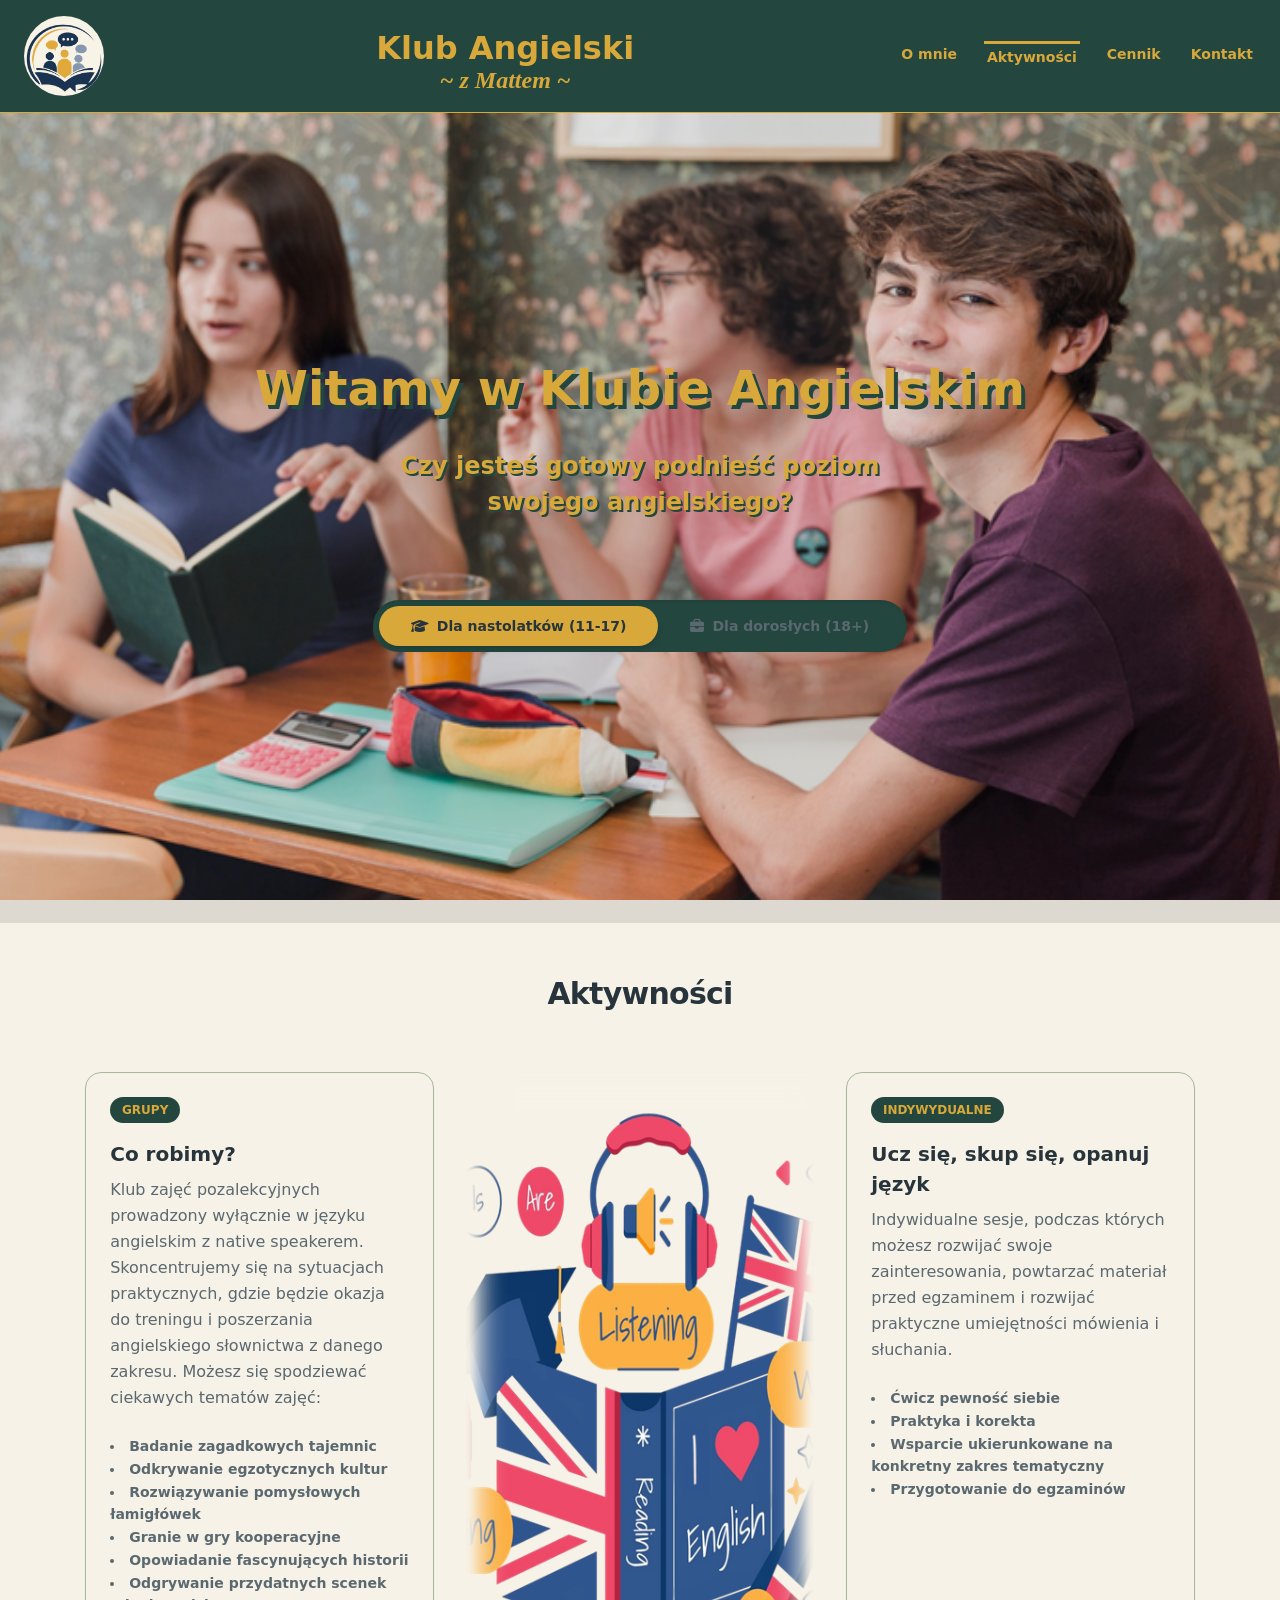
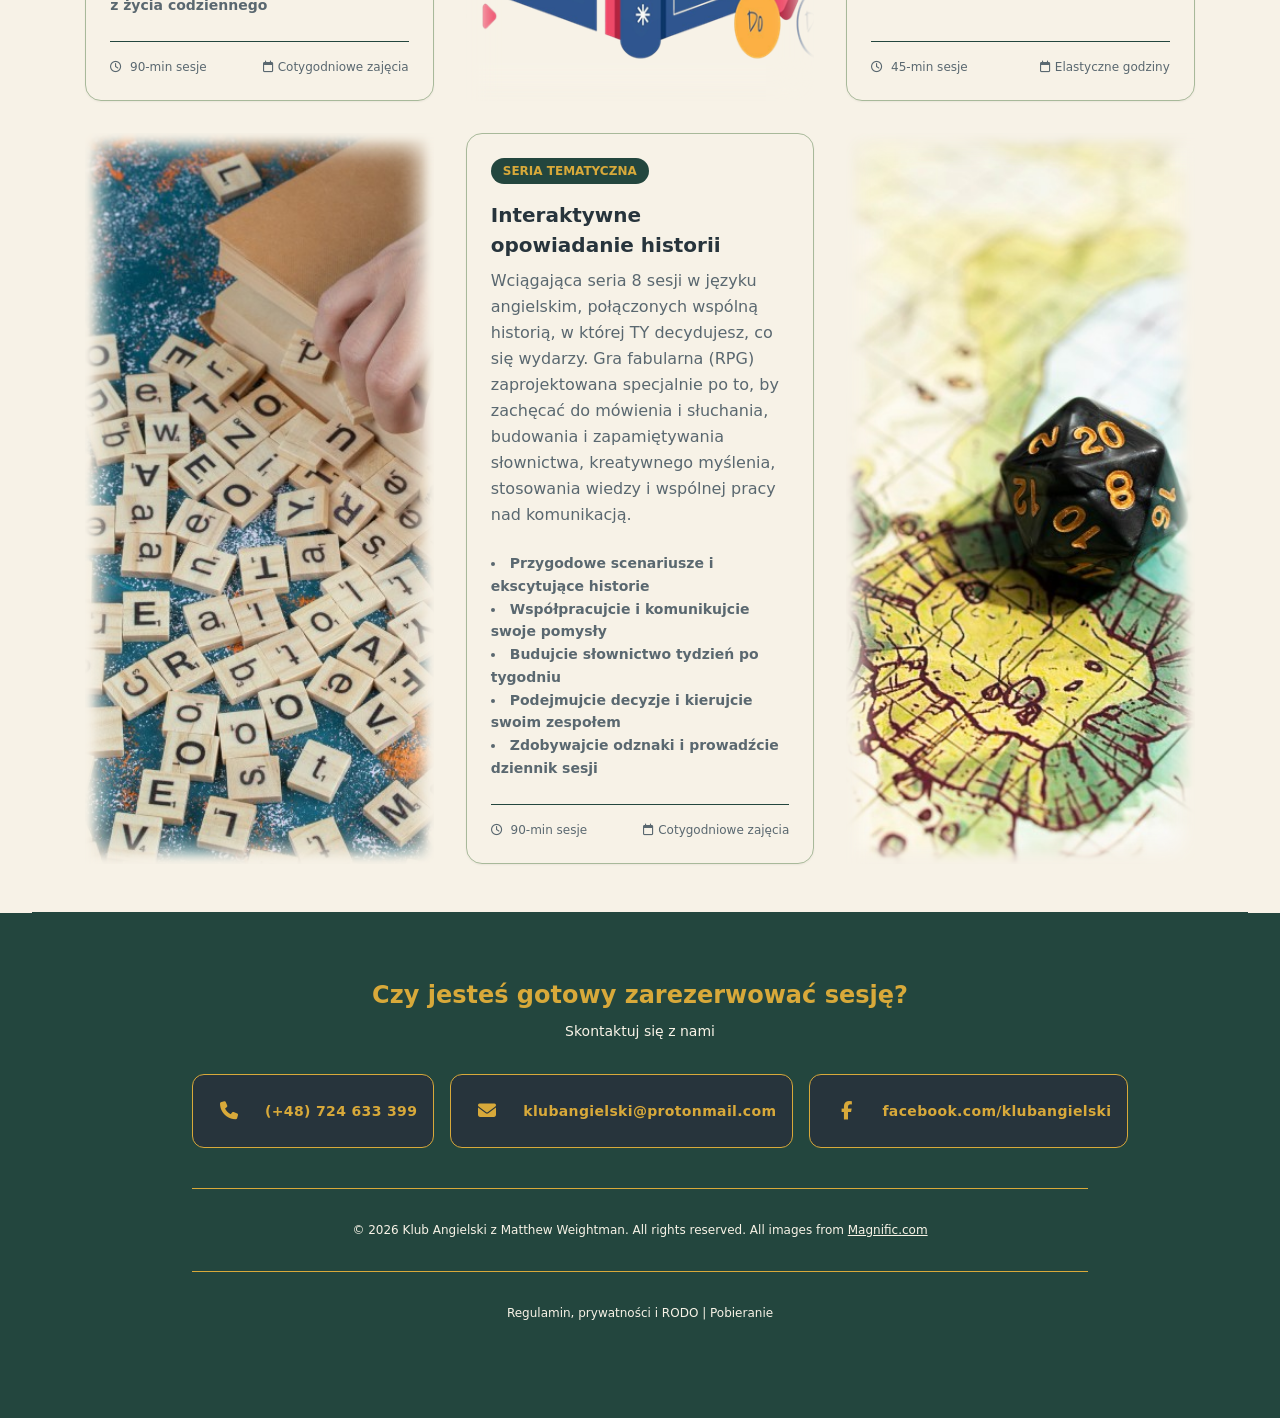
==== index.html @ 46bb807e "Fix footer grid, edit navlink css, add scroll animation" ====
<!DOCTYPE html>
<html lang="en">

<head>
    <meta charset="UTF-8">
    <meta name="viewport" content="width=device-width, initial-scale=1.0">
    <link rel="shortcut icon" href="images/uk_flag.png">
    <title>Klub Angielski | Native Speaker | Zabawa i Gry po angielsku</title>
    <script src="https://ajax.googleapis.com/ajax/libs/jquery/3.5.1/jquery.min.js"></script>
    <link rel="stylesheet" href="https://cdnjs.cloudflare.com/ajax/libs/font-awesome/6.4.0/css/all.min.css">
    <link rel="stylesheet" href="styleSheet.css">
</head>

<body class="page-body">

    <header class="site-header">
        <div class="header-container">
            <a href="#"><img class="ka-logo" src="images/logo-klub-angielski.png"></a>
            <div class="site-logo">
                <a href="#" style="overflow: visible;">Klub Angielski</a>
                <div class="site-logo-cursive"><a href="#">~ z Mattem ~</a></div>
            </div>
            <nav class="nav-menu">
                <a href="#about" class="nav-link" onclick="switchMainView('about', this); return false">O&nbsp;mnie</a>
                <a href="#lessons" class="nav-link selected"
                    onclick="switchMainView('lessons', this); return false">Aktywności</a>
                <a href="#pricing" class="nav-link" onclick="switchMainView('pricing', this); return false">Cennik</a>
                <a href="#contact" class="nav-link">Kontakt</a>
            </nav>
        </div>
    </header>

    <section class="parallax-section">
        <div class="parallax-overlay"></div>
        <div class="parallax-content">
            <h1 class="hero-title" id="hero">
                Witamy w&nbsp;Klubie Angielskim<span class="text-highlight"></span>
            </h1>
            <p class="hero-subtitle" id="sub-hero">
                Czy jesteś gotowy podnieść poziom swojego angielskiego?
            </p>

            <div class="toggle-container">
                <button onclick="switchView('teen')" id="btn-teen" class="btn-toggle btn-toggle-active">
                    <i class="fa-solid fa-graduation-cap mr-2"></i>Dla nastolatków (11-17)
                </button>
                <button onclick="switchView('adult')" id="btn-adult" class="btn-toggle btn-toggle-inactive">
                    <i class="fa-solid fa-briefcase mr-2"></i>Dla dorosłych (18+)
                </button>
            </div>
        </div>
    </section>

    <section id="about" class="main-content">
        <div class="card-grid">

            <div class="card-item">
                <h3 class="card-title">O&nbsp;mnie!</h3>
                <div class="card-desc">
                    <p>Cześć! Jestem Matt. Jestem założycielem <i>'Klubu Angielskiego z&nbsp;Mattem'</i>.</p>
                    <!-- <p>Hi! I'm Matt. The founder of <i>'Klub Angielski z Mattem'</i>.</p> -->
                    <p>Jednym z&nbsp;najlepszych sposobów nauki języka obcego jest używanie go w&nbsp;naturalny sposób,
                        podczas codziennych czynności i&nbsp;prawdziwych sytuacji oraz czerpanie z&nbsp;tego
                        przyjemności!</p>
                    <!-- <p>One of the best ways to learn English is to use it naturally, in real scenarios, everyday situations, and whilst enjoying the experience!</p> -->
                    <p>Chciałem więc stworzyć przestrzeń, w&nbsp;której uczniowie będą mogli ćwiczyć mówienie, popełniać
                        błędy, uczyć się na nich, budować pewność siebie i&nbsp;ostatecznie używać języka angielskiego
                        do zyskania nowych znajomości, wyrażania idei i&nbsp;rozumienia otaczającego ich świata -
                        wszystko w&nbsp;języku angielskim.</p>
                    <!-- <p>So I wanted to create a space where students can practice, make mistakes, learn from them, build confidence, and ultimately use English to make connections, express ideas, and understand the world around them, all in English.</p> -->
                    <p>Choć zdawanie egzaminów może być celem samym w&nbsp;sobie, jeśli podróż do osiągnięcia celu jest
                        przyjemna, o&nbsp;wiele łatwiej jest plan zrealizować!</p>
                    <!-- <p>Whilst passing exams might be the end destination, if the journey there is enjoyable, it makes it much easier to do!</p> -->
                </div>
            </div>

            <div class="card-image" style="background-image: url('images/card-icons.png');"></div>

            <div class="card-item">
                <h3 class="card-title">Więcej o&nbsp;mnie!</h3>
                <div class="card-desc">
                    <p>Ukończyłem studia magisterskie na Uniwersytecie w&nbsp;Sheffield i&nbsp;studia licencjackie na
                        Uniwersytecie w&nbsp;Birmingham w&nbsp;Wielkiej Brytanii.</p>
                    <p>Swoją przygodę z&nbsp;nauczaniem języka angielskiego rozpocząłem po uzyskaniu certifikatu:
                        <i>Teaching English As a Foreign Language</i> w&nbsp;2012 r., po uzyskaniu którego rozpocząłem
                        nauczanie angielskiego poprzez udzielanie indywidualnych lekcji, jak również prowadziłem zajęcia
                        z&nbsp;języka angielskiego w&nbsp;szkole.
                    </p>
                    <p>Poza tym moje zróżnicowane doświadczenie zawodowe obejmuje pracę przy wykopaliskach
                        archeologicznych, opracowywanie dokumentów i&nbsp;szkolenie pracowników dla Ministerstwa.
                        W&nbsp;wolnych chwilach zajmuję się tworzeniem gier i&nbsp;programowaniem-tę stronę też
                        stworzyłem na potrzeby Klubu! Jestem zapalonym narciarzem i&nbsp;miłośnikiem górskich wycieczek.
                    </p>

                    <!-- <p class="card-int-detail" onclick="changeCardDisplay(1)">I was an archaeologist</p>
                    <p class="card-int-detail" onclick="changeCardDisplay(2)">I have teaching qualifications</p>
                    <p class="card-int-detail" onclick="changeCardDisplay(3)">I built this webpage myself</p>
                    <p class="card-int-detail" onclick="changeCardDisplay(4)">I have been designing games for years</p>
                    <p class="card-int-display"></p>
                    <p id="card-int-back" class="btn-price" onclick="changeCardDisplay(0)">Wstecz</p> -->
                </div>
            </div>
        </div>


    </section>

    <section id="lessons" class="main-content">

        <div class="pricing-header">
            <h2 class="pricing-title">Aktywności</h2>
            <!-- <p class="pricing-subtitle">Jak chcesz się uczyć?</p> -->
        </div>

        <!-- KIDS SECTION -->

        <div id="teen-section" class="card-grid">
            <div class="card-item">
                <div>
                    <span class="card-tag">Grupy</span>
                    <h3 class="card-title">Co robimy?</h3>
                    <p class="card-desc">
                        Klub zajęć pozalekcyjnych prowadzony wyłącznie w&nbsp;języku angielskim z&nbsp;native speakerem.
                        Skoncentrujemy się na sytuacjach praktycznych, gdzie będzie okazja do treningu i poszerzania
                        angielskiego słownictwa z&nbsp;danego zakresu. Możesz się spodziewać ciekawych tematów zajęć:
                        <!-- After school activity club run only in English with a 'Native Speaker'. You can expect to: -->
                    <ul class="card-list">
                        <li>Badanie zagadkowych tajemnic</li>
                        <li>Odkrywanie egzotycznych kultur</li>
                        <li>Rozwiązywanie pomysłowych łamigłówek</li>
                        <li>Granie w&nbsp;gry kooperacyjne</li>
                        <li>Opowiadanie fascynujących historii</li>
                        <li>Odgrywanie przydatnych scenek z&nbsp;życia codziennego </li>
                        <!-- <li>Investigate perplexing mysteries</li>
                            <li>Explore exotic cultures</li>
                            <li>Solve ingenious puzzles</li>
                            <li>Play cooperative games</li>
                            <li>Tell captivating stories</li> -->
                    </ul>
                    </p>
                </div>
                <div class="card-footer">
                    <span><i class="fa-regular fa-clock mr-1"></i> 90-min sesje</span>
                    <span><i class="fa-regular fa-calendar mr-1"></i>Cotygodniowe zajęcia</span>
                </div>
            </div>

            <div class="card-image" style="background-image: url('images/card-icons.png');"></div>
            <div class="card-item">
                <div>
                    <span class="card-tag">Indywydualne</span>
                    <h3 class="card-title">Ucz się, skup się, opanuj język<!-- Learn, Focus, Master --></h3>
                    <p class="card-desc">
                        Indywidualne sesje, podczas których możesz rozwijać swoje zainteresowania, powtarzać materiał
                        przed egzaminem i rozwijać praktyczne umiejętności mówienia i słuchania.
                        <!-- One-to-one focussed sessions, where you can explore your interests, revise for an exam, and build your practical speaking and listening skills. -->
                    <ul class="card-list">
                        <li>Ćwicz pewność siebie</li>
                        <li>Praktyka i korekta</li>
                        <li>Wsparcie ukierunkowane na konkretny zakres tematyczny</li>
                        <li>Przygotowanie do egzaminów</li>
                        <!-- <li>Build confidence</li>
                            <li>Practice and correction</li>
                            <li>Targeted subject support</li>
                            <li>Explore special interests</li> -->
                    </ul>
                    </p>
                </div>
                <div class="card-footer">
                    <span><i class="fa-regular fa-clock mr-1"></i> 45-min sesje</span>
                    <span><i class="fa-regular fa-calendar mr-1"></i>Elastyczne godziny</span>
                </div>
            </div>


            <div class="card-image" style="background-image: url('images/card-tiles.jpg');"></div>

            <div class="card-item">
                <div>
                    <span class="card-tag">Seria Tematyczna</span>
                    <h3 class="card-title">Interaktywne opowiadanie historii<!-- Interactive Storytellin --></h3>
                    <p class="card-desc">
                        Wciągająca seria 8 sesji w&nbsp;języku angielskim, połączonych wspólną historią, w&nbsp;której
                        TY
                        decydujesz, co się wydarzy. Gra fabularna (RPG) zaprojektowana specjalnie po to, by zachęcać do
                        mówienia i słuchania, budowania i zapamiętywania słownictwa, kreatywnego myślenia, stosowania
                        wiedzy i wspólnej pracy nad komunikacją.
                        <!-- An immersive English series of 8 guided sessions linked by a common story, where YOU decide what will happen. A Role-Play Game (RPG) designed specifically to encourage speaking and listening, to build and recall vocabulary, to think creatively, apply knowledge and work on communication together. -->
                    <ul class="card-list">
                        <li>Przygodowe scenariusze i ekscytujące historie</li>
                        <li>Współpracujcie i komunikujcie swoje pomysły</li>
                        <li>Budujcie słownictwo tydzień po tygodniu</li>
                        <li>Podejmujcie decyzje i kierujcie swoim zespołem</li>
                        <li>Zdobywajcie odznaki i prowadźcie dziennik sesji</li>
                        <!-- <li>Adventurous scenarios and thrilling stories</li>
                            <li>Work together and communicate your ideas</li>
                            <li>Builds vocabulary week by week</li>
                            <li>Make decisions and lead your team</li>
                            <li>Earn badges and keep a session journal</li> -->
                    </ul>
                    </p>
                </div>
                <div class="card-footer">
                    <span><i class="fa-regular fa-clock mr-1"></i> 90-min sesje</span>
                    <span><i class="fa-regular fa-calendar mr-1"></i>Cotygodniowe zajęcia</span>
                </div>
            </div>

            <div class="card-image" style="background-image: url('images/card-map.jpg');"></div>
        </div>

        <!-- ADULT SECTION -->

        <div id="adult-section" class="card-grid hidden">
            <div class="card-item">
                <div>
                    <span class="card-tag">Career</span>
                    <h3 class="card-title">Professional Pivoting</h3>
                    <p class="card-desc">Accelerated learning pathways to acquire high-impact skills required to change
                        fields safely and cleanly.</p>
                </div>
                <div class="card-footer">
                    <span><i class="fa-regular fa-clock mr-1"></i> 60-min sesje</span>
                    <span><i class="fa-regular fa-calendar mr-1"></i> Evenings Only</span>
                </div>
            </div>

            <div class="card-image" style="background-image: url('images/card-books.jpg');"></div>

            <div class="card-item">
                <div>
                    <span class="card-tag">Efficiency</span>
                    <h3 class="card-title">Executive Skill-Up</h3>
                    <p class="card-desc">Targeted micro-lessons on productivity tools, industry frameworks, and clear
                        communications for corporate settings.</p>
                </div>
                <div class="card-footer">
                    <span><i class="fa-regular fa-clock mr-1"></i> 45-min sesje</span>
                    <span><i class="fa-regular fa-calendar mr-1"></i> Custom Slots</span>
                </div>
            </div>

            <div class="card-image" style="background-image: url('images/card-coffee.jpg');"></div>

            <div class="card-item">
                <div>
                    <span class="card-tag">Casual</span>
                    <h3 class="card-title">Lifelong Hobbyist</h3>
                    <p class="card-desc">No pressure, no strict timelines. Revisit fundamental interests or discover new
                        passions on a stress-free track.</p>
                </div>
                <div class="card-footer">
                    <span><i class="fa-regular fa-clock mr-1"></i> 90-min sesje</span>
                    <span><i class="fa-regular fa-calendar mr-1"></i> Weekends</span>
                </div>
            </div>

            <div class="card-image" style="background-image: url('images/card-game.jpg');"></div>
        </div>
    </section>

    <section id="pricing" class="pricing-section">

        <!-- TEEN PRICING SECTION -->

        <div id="teen-pricing-section" class="pricing-container">
            <div class="pricing-header">
                <h2 class="pricing-title">Proste, przejrzyste ceny</h2>
                <p class="pricing-subtitle">Jak chcesz się uczyć?</p>
            </div>

            <div class="pricing-grid">

                <div class="price-card">
                    <!-- <span class="price-badge">Most Popular</span> -->
                    <div>
                        <h4 class="price-card-title">Grupowo</h4>
                        <p class="price-card-sub">Najlepszy wybór, aby regularnie osiągać postępy za przystępną cenę</p>
                        <div class="price-amount-row">
                            <span class="price-amount">250zł</span>
                            <span class="price-unit">za miesiąc</span>
                        </div>
                        <p class="price-note">Cena wynosi 41 zł za godzinę!</p>
                        <ul class="price-features">
                            <li><i class="fa-solid fa-check text-500 mr-2"></i> Tylko w&nbsp;trakcie roku szkolnego</li>
                            <li><i class="fa-solid fa-check text-500 mr-2"></i> Zróżnicowane zajęcia w&nbsp;każdym
                                tygodniu
                            </li>
                            <li><i class="fa-solid fa-check text-500 mr-2"></i> Małe grupy: do 8 os.</li>
                        </ul>
                    </div>
                    <a href="#contact" class="btn-price btn-price">Spotkajmy się</a>
                </div>

                <div class="price-card">
                    <div>
                        <h4 class="price-card-title">Indywydualnie</h4>
                        <p class="price-card-sub">Idealne dla indywidualnych potrzeb i celów</p>
                        <div class="price-amount-row">
                            <span class="price-amount">75zł</span>
                            <span class="price-unit">za lekcję</span>
                        </div>
                        <ul class="price-features">
                            <li><i class="fa-solid fa-check text-500 mr-2"></i> Indywidualne zajęcia z&nbsp;native
                                speakerem
                            </li>
                            <li><i class="fa-solid fa-check text-500 mr-2"></i> Zapraszamy na każdym poziomie
                                angielskiego</li>
                            <li><i class="fa-solid fa-check text-500 mr-2"></i> Elastyczne godziny pracy</li>
                        </ul>
                    </div>
                    <a href="#contact" class="btn-price">Skontaktuj się</a>
                </div>

                <div class="price-card">
                    <div>
                        <h4 class="price-card-title">Seria Tematyczna</h4>
                        <p class="price-card-sub">Świetna opcja do budowania umiejętności komunikacji dla młodzieży
                            zainteresowanej grami</p>
                        <div class="price-amount-row">
                            <span class="price-amount">700zł</span>
                            <span class="price-unit">za serię (8 sesji)</span>
                        </div>
                        <p class="price-note">Cena wynosi 58 zł za godzinę!</p>
                        <ul class="price-features">
                            <li><i class="fa-solid fa-check text-500 mr-2"></i> Wszystkie materiały w&nbsp;zestawie</li>
                            <!-- <li><i class="fa-solid fa-check text-500 mr-2"></i> </li> -->
                            <li><i class="fa-solid fa-check text-500 mr-2"></i> Małe grupy: do 6 os.</li>
                        </ul>
                    </div>
                    <a href="#contact" class="btn-price">Dołącz do przygody</a>
                </div>
            </div>
        </div>

        <!-- ADULT SECTION PRICING -->
        <div id="adult-pricing-section" class="pricing-container hidden">
            <div class="pricing-header">
                <h2 class="pricing-title">Simple, Transparent Pricing</h2>
                <p class="pricing-subtitle">Pick the tier that fits your pacing schedule.</p>
            </div>

            <div class="pricing-grid">
                <div class="price-card">
                    <div>
                        <h4 class="price-card-title">Indywydualnie</h4>
                        <p class="price-card-sub">Perfect for relaxed check-ins or detailed deep-dives</p>
                        <div class="price-amount-row">
                            <span class="price-amount">75zł</span>
                            <span class="price-unit">za lekcję</span>
                        </div>
                        <ul class="price-features">
                            <li><i class="fa-solid fa-check text-500 mr-2"></i> Indywidualne zajęcia z&nbsp;native
                                speakerem
                            </li>
                            <li><i class="fa-solid fa-check text-500 mr-2"></i> Zapraszamy na każdym poziomie
                                angielskiego</li>
                            <li><i class="fa-solid fa-check text-500 mr-2"></i> Elastyczne godziny pracy</li>
                        </ul>
                    </div>
                    <a href="#contact" class="btn-price">Get Started</a>
                </div>

                <!-- <div class="price-card">
                    <span class="price-badge">Most Popular</span>
                    <div>
                        <h4 class="price-card-title">Grupowo</h4>
                        <p class="price-card-sub">Najlepszy wybór pod kątem spójności</p>
                        <div class="price-amount-row">
                            <span class="price-amount">250zł</span>
                            <span class="price-unit">za 4 sesje</span>
                        </div>
                        <p class="price-note">Cena wynosi 41 zł za godzinę!</p>
                        <ul class="price-features">
                            <li><i class="fa-solid fa-check text-500 mr-2"></i> Zrelaksowana atmosfera</li>
                            <li><i class="fa-solid fa-check text-500 mr-2"></i> Odpowiednie dla średnio zaawansowanych i zaawansowanych użytkowników</li>
                            <li><i class="fa-solid fa-check text-500 mr-2"></i> Małe grupy: do 4 os.</li>
                        </ul>
                    </div>
                    <a href="#contact" class="btn-price btn-price">Select Bundle</a>
                </div> -->

                <!-- <div class="price-card">
                    <div>
                        <h4 class="price-card-title"></h4>
                        <p class="price-card-sub"></p>
                        <div class="price-amount-row">
                            <span class="price-amount">700zł</span>
                            <span class="price-unit">/ 8 sesje</span>
                        </div>
                        <p class="price-note">Cena wynosi 58 zł za godzinę!</p>
                        <ul class="price-features">
                            <li><i class="fa-solid fa-check text-500 mr-2"></i> Wszystkie materiały w zestawie</li>
                            <li><i class="fa-solid fa-check text-500 mr-2"></i> </li>
                            <li><i class="fa-solid fa-check text-500 mr-2"></i> Małe grupy: do 6 os.</li>
                        </ul>
                    </div>
                    <a href="#contact" class="btn-price">Select Pass</a>
                </div> -->
            </div>
        </div>
    </section>

    <footer id="contact" class="site-footer">
        <div class="footer-container">
            <h2 class="footer-title">Czy jesteś gotowy zarezerwować sesję?</h2>
            <p class="footer-subtitle">Skontaktuj się z&nbsp;nami</p>

            <div class="footer-grid">
                <!-- TELEPHONE -->
                <a href="tel:+48724633399" class="contact-card">
                    <div class="contact-icon">
                        <i class="fa-solid fa-phone"></i>
                    </div>
                    <div>
                        <!-- <span class="contact-label">Zadzwoń do nas</span> -->
                        <span class="contact-value">(+48)&nbsp;724&nbsp;633&nbsp;399</span>
                    </div>
                </a>
                <!-- EMAIL -->
                <a href="mailto:klubangielski@protonmail.com?subject=Zapytanie" class="contact-card">
                    <div class="contact-icon">
                        <i class="fa-solid fa-envelope"></i>
                    </div>
                    <div>
                        <!-- <span class="contact-label">Wyślij e-mail</span> -->
                        <span class="contact-value">klubangielski@protonmail.com</span>
                    </div>
                </a>
                <!-- SOCIAL -->
                <a href="https://www.facebook.com/profile.php?id=61588768049667" target="_blank" class="contact-card">
                    <div class="contact-icon">
                        <i class="fa-brands fa-facebook-f"></i>
                    </div>
                    <div>
                        <!-- <span class="contact-label">Media społecznościowe</span> -->
                        <span class="contact-value">facebook.com/klubangielski</span>
                    </div>
                </a>
            </div>

            <div class="footer-copyright">
                &copy; 2026 Klub Angielski z&nbsp;Matthew Weightman. All rights reserved.
                <a href="https://www.magnific.com">All images from <u>Magnific.com</u></a>
            </div>
            <div class="footer-regulations">
                <a href="regulamin.html">Regulamin, prywatności i RODO</a> | <a href="pobieranie.html">Pobieranie</a>
            </div>

        </div>

    </footer>

    <script>
        // FUNCTIONS

        function switchMainView(view, link) {
            $('.main-content, .pricing-section').hide();
            let a = "#".concat(view);
            if ($(a).height) {
                $(a).show();
                let offsetPx = 4 * parseFloat(getComputedStyle(document.documentElement).fontSize);
                let n = $(a).offset().top - offsetPx;
                $([document.body, document.documentElement]).animate({
                    scrollTop: n
                }, 500);
            }
            $('.nav-link').removeClass('selected');
            $(link).addClass('selected');
        };

        function switchView(type) {
            document.body.setAttribute('data-theme', type);
            const teenSection = document.getElementById('teen-section');
            const adultSection = document.getElementById('adult-section');
            const teenSectionPricing = document.getElementById('teen-pricing-section');
            const adultSectionPricing = document.getElementById('adult-pricing-section');
            const btnTeen = document.getElementById('btn-teen');
            const btnAdult = document.getElementById('btn-adult');

            if (type === 'teen') {
                teenSection.classList.remove('hidden');
                adultSection.classList.add('hidden');
                teenSectionPricing.classList.remove('hidden');
                adultSectionPricing.classList.add('hidden')

                btnTeen.className = "btn-toggle btn-toggle-active";
                btnAdult.className = "btn-toggle btn-toggle-inactive";
            } else {
                adultSection.classList.remove('hidden');
                teenSection.classList.add('hidden');
                teenSectionPricing.classList.add('hidden');
                adultSectionPricing.classList.remove('hidden')

                btnAdult.className = "btn-toggle btn-toggle-active";
                btnTeen.className = "btn-toggle btn-toggle-inactive";
            }
        }


        // ON DOCUMENT READY

        $(document).ready(function () {
            $('#back').hide();
            $('.main-content, .pricing-section').hide();
            $('#lessons').show();
            var heroArray = [
                "Mów pewnie",
                "Porozmawiaj z native speakerem",
                "Zrelaksowana atmosfera",
                "Ucz się, ćwicz, rozmawiaj, baw się!",
                "Zapraszamy do Klubu Angielskiego"
            ];
            var heroSubArray = [
                "Każda przygoda zaczyna się od rozmowy",
                "Posiadam doświadczenie i certyfikat uprawniający do nauczania języka angielskiego TEFL",
                "Żyj i myśl po angielsku-bez stresu",
                "Wykonuj aktywności, graj w gry, rozmawiaj i ucz się angielskiego",
                "Czy jesteś gotowy podnieść poziom swojego angielskiego?"
            ]
            var i = 0;
            var j = 0
            const change = setInterval(() => {
                var hero = $('#hero');
                var subHero = $('#sub-hero');
                hero.clearQueue();
                subHero.clearQueue();
                hero.fadeOut('fast');
                subHero.fadeOut('fast');
                hero.queue(function () {
                    hero.text(heroArray[i]);
                    hero.fadeIn('slow');
                    hero.dequeue();
                });
                subHero.queue(function () {
                    subHero.text(heroSubArray[j]);
                    subHero.fadeIn('slow');
                    subHero.dequeue();
                })
                i++;
                j++;
                if (i >= heroArray.length) { i = 0 };
                if (j >= heroSubArray.length) { j = 0 };
            }, 6000);

            
        })

    </script>
</body>

</html>
---- styleSheet.css ----
:root {
    /* Colorset-one-raw-palette */
    --color-honey-gold: #D8A93A;
    --color-warm-ivory: #F7F2E7;
    --color-soft-sage: #A8B99A;
    --color-midnight-evergreen: #23463E;
    /* Colorset-two-raw-palette */
    --color-oxford-blue: #08203E;
    --color-sky-blue: #bde3f3;
    --color-antique-gold: #D8B04A;
    --color-ivory: #F8F3E7;

    /* teen-colorset */
    --teen-primary: var(--color-midnight-evergreen);
    --teen-bg: var(--color-warm-ivory);
    --teen-secondary: var(--color-soft-sage);
    --teen-accent: var(--color-honey-gold);
    /* adult-colorset */
    --adult-primary: var(--color-oxford-blue);
    --adult-bg: var(--color-ivory);
    --adult-secondary: var(--color-sky-blue);
    --adult-accent: var(--color-antique-gold);
    /* text-colorset */
    --text-primary: #27343C;
    --text-secondary: #5A6870;
    --text-on-dark: #F8F3E7;


    /* active-colorset */
    --primary: var(--teen-primary);
    --secondary: var(--teen-secondary);
    --accent: var(--teen-accent);
    --background: var(--teen-bg);

    /* image-refs */
    --kids-group: url(images/parallax-bg-teen.png);
    --adults-group: url(images/parallax-bg-adult.png);

    /* active-imageset */
    --parallax-bg: var(--kids-group);

}

body[data-theme="adult"] {
    --primary: var(--adult-primary);
    --secondary: var(--adult-secondary);
    --accent: var(--adult-accent);
    --background: var(--adult-bg);
    --parallax-bg: var(--adults-group);
}

*,
*::before,
*::after {
    box-sizing: border-box;
    margin: 0;
    padding: 0;
}

html {
    line-height: 1.5;
    -webkit-text-size-adjust: 100%;
}

button {
    background: transparent;
    border: none;
    cursor: pointer;
    font-family: inherit;
}

a {
    text-decoration: none;
    color: inherit;
}

ul {
    list-style: none;
}


/* Global Classes & Body Layout */
.page-body {
    background-color: var(--background);
    color: var(--text-primary);
    font-family: ui-sans-serif, system-ui, -apple-system, BlinkMacSystemFont, "Segoe UI", Roboto, "Helvetica Neue", Arial, sans-serif;
    -webkit-font-smoothing: antialiased;
    -moz-osx-font-smoothing: grayscale;
}

.hidden {
    display: none !important;
}

.selected {
    border-top: 3px solid var(--accent);
    font-weight: bolder;
}

.mr-1 {
    margin-right: 0.25rem;
}

.mr-2 {
    margin-right: 0.5rem;
}

.text-500 {
    color: var(--text-primary);
}

/* Header and Navigation */
.site-header {
    position:sticky;
    top: 0;
    background-color: var(--primary);
    /* backdrop-filter: blur(12px); */
    /* -webkit-backdrop-filter: blur(12px); */
    border-bottom: 1px solid var(--accent);
    z-index: 50;
    max-height: 20%;
}

.header-container {
    max-width: 80rem;
    margin: 0 auto;
    padding: 1rem 1.5rem;
    display: flex;
    flex-direction: column;
    align-items: center;
    justify-content: space-between;
    gap: 1rem;
}

.ka-logo {
    max-height: 5rem;
    aspect-ratio: 1;
    background-color: var(--text-on-dark);
    border-radius: 50%;
    float: left;
    margin-right: 0.5rem;
}

.site-logo {
    margin: auto;
    font-size: 2rem;
    font-weight: 900;
    color: var(--accent);
    text-align: center;
    min-width: fit-content;
    height: 4rem;
}

.site-logo:hover,
.ka-logo:hover {
    filter: brightness(1.2);
    text-shadow: 3px 3px 0px var(--text-secondary);
}

.site-logo-cursive {
    height: 1.5rem;
    line-height: 1rem;
    font-style: italic;
    font-family: cursive;
    font-size: 1.5rem;
}

.nav-menu {
    display: flex;
    gap: 1.5rem;
    font-size: 0.875rem;
    font-weight: 600;
}

.nav-link {
    color: var(--accent);
    padding: 3px;
    /* transition: color 0.15s ease-in-out; */
}

.nav-link:hover {
    color: var(--text-primary);
    background-color: var(--accent);
    /* text-shadow: 3px -3px 0px var(--text-secondary);
    text-decoration: underline var(--accent);
    translate: -5% 5%; */
}

/* Hero / Parallax Background Section */
.parallax-section {
    position: relative;
    display: flex;
    align-items: center;
    justify-content: center;
    padding: 4rem 0;
    height: 90vh;
    /* margin-top: 2rem; */
    background-image: var(--parallax-bg);
    background-attachment: fixed;
    background-position: center;
    background-repeat: no-repeat;
    background-size: cover;
}

.parallax-overlay {
    position: absolute;
    inset: 0;
    background-color: rgba(0, 0, 0, 0.1);
}

.parallax-content {
    position: relative;
    z-index: 10;
    text-align: center;
    color: var(--accent);
    padding: 0 1rem;
    display: grid;
    grid-template-rows: 1fr;
    gap: 1rem;
    align-items: center;
}

/* @supports(-webkit-text-stroke: 1px var(--primary)) {
    .hero-title, .hero-subtitle {
        -webkit-text-stroke: 1px var(--primary);
    }
} */

.hero-title {
    font-size: 2.25rem;
    font-weight: 900;
    color: var(--accent);
    margin-bottom: 1rem;
    text-shadow: 4px 4px 0px var(--primary);
    height: 4rem;
}

.text-highlight {
    color: var(--secondary);
}

.hero-subtitle {
    font-size: 1.5rem;
    font-weight: bold;
    color: var(--accent);
    margin-bottom: 2.5rem;
    max-width: 36rem;
    height: 4rem;
    margin-left: auto;
    margin-right: auto;
    text-shadow: 2px 2px 0px var(--primary);
}

/* Switch Toggles */
.toggle-container {
    width:fit-content;
    display: inline-flex;
    padding: 0.375rem;
    background-color: var(--primary);
    backdrop-filter: blur(4px);
    border-radius: 9999px;
    box-shadow: inset 0 2px 4px 0 rgba(0, 0, 0, 0.06);
    margin: 2rem auto;
}

.btn-toggle {
    padding: 0.75rem 2rem;
    font-size: 0.875rem;
    font-weight: 700;
    border-radius: 9999px;
    transition: all 0.3s ease;
}

.btn-toggle-active {
    background-color: var(--accent);
    color: var(--text-primary);
    box-shadow: 0 4px 6px -1px rgba(0, 0, 0, 0.1), 0 2px 4px -1px rgba(0, 0, 0, 0.06);
}

.btn-toggle-inactive {
    color: var(--text-secondary);
}

.btn-toggle-inactive:hover {
    color: var(--accent);
}

/* Main Content & Dynamic Cards */
.main-content {
    max-width: 95%;
    margin: auto;
    padding: 3rem 1.5rem;
    border-bottom: 1px solid var(--primary);
}

.card-grid {
    margin: auto;
    max-width: 95%;
    display: grid;
    grid-template-columns: 1fr;
    gap: 2rem;
    transition: opacity 0.3s ease;
}

.card-item {
    background-color: var(--background);
    backdrop-filter: blur(4px);
    border: 1px solid var(--secondary);
    border-radius: 1rem;
    padding: 1.5rem;
    box-shadow: 0 1px 2px 0 rgba(0, 0, 0, 0.05);
    transition: all 0.3s ease;
    display: flex;
    flex-direction: column;
    justify-content: space-between;
    /* aspect-ratio: 1; */
    max-width: 100%;
}

.card-item:hover {
    box-shadow: 20px 20px 25px -5px rgba(0, 0, 0, 0.1), 10px 10px 10px -5px rgba(0, 0, 0, 0.04), -20px -20px 25px -5px rgba(0, 0, 0, 0.1), -10px -10px 10px -5px rgba(0, 0, 0, 0.04);
    border-color: var(--primary);
    background-color: var(--secondary);
}

.card-tag {
    display: inline-block;
    font-size: 0.75rem;
    font-weight: 700;
    text-transform: uppercase;
    padding: 0.25rem 0.75rem;
    border-radius: 9999px;
    margin-bottom: 1rem;
    color: var(--accent);
    background-color: var(--primary);
}

.card-title {
    font-size: 1.25rem;
    font-weight: 700;
    color: var(--text-primary);
    margin-bottom: 0.5rem;
}

.card-desc {
    color: var(--text-secondary);
    /* font-weight: bold; */
    /* font-size: 0.875rem; */
    line-height: 1.625;
    margin-bottom: 1.5rem;
}

.card-list {
    color: var(--text-secondary);
    font-weight: bold;
    font-size: 0.875rem;
    line-height: 1.625;
    margin-bottom: 1.5rem;
    list-style-type: disc;
    list-style-position: inside;
}

.card-int-detail {
    color: var(--text-secondary);
    margin: 1rem auto;
    text-align: center;
    border: 1px solid var(--primary);
    border-radius: 9999px;
}

.card-int-detail:hover {
    cursor: pointer;
    background-color: var(--accent);
    color: var(--text-primary);
}

.card-footer {
    border-top: 1px solid var(--primary);
    padding-top: 1rem;
    display: flex;
    justify-content: space-between;
    align-items: center;
    font-size: 0.75rem;
    color: var(--text-secondary);
    font-weight: 500;
}

.card-image {
    position: relative;
    background-position: center;
    background-size: cover;
    box-shadow: inset 20px 20px 25px -5px var(--background), inset 10px 10px 10px -5px var(--background), inset -20px -20px 25px -5px var(--background), inset -10px -10px 10px -5px var(--background);
    /* aspect-ratio: 1; */
}

/* Pricing Area */
.pricing-section {
    
    background-color: var(--background);
    /* border-top: 1px solid var(--primary); */
    border-bottom: 1px solid var(--primary);
    padding: 5rem 1.5rem;
}

.pricing-container {
    max-width: 80rem;
    margin: 0 auto;
}

.pricing-header {
    text-align: center;
    margin-bottom: 3.5rem;
}

.pricing-title {
    font-size: 1.875rem;
    font-weight: 800;
    color: var(--text-primary);
    letter-spacing: -0.025em;
}

.pricing-subtitle {
    color: var(--text-primary);
    margin-top: 0.5rem;
}

.pricing-grid {
    display: grid;
    grid-template-columns: 1fr;
    gap: 2rem;
    max-width: 64rem;
    margin: 0 auto;
}

.price-card {
    background-color: var(--background);
    border: 1px solid var(--secondary);
    border-radius: 1rem;
    padding: 2rem;
    display: flex;
    flex-direction: column;
    justify-content: space-between;
    box-shadow: 0 1px 2px 0 rgba(0, 0, 0, 0.05);
    color: var(--text-primary);
}

.price-card-featured {
    background-color: var(--secondary);
    border: 2px solid var(--primary);
    border-radius: 1rem;
    padding: 2rem;
    display: flex;
    flex-direction: column;
    justify-content: space-between;
    box-shadow: 0 4px 6px -1px rgba(0, 0, 0, 0.1), 0 2px 4px -1px rgba(0, 0, 0, 0.06);
    position: relative;
    transform: scale(1.05);
}

.price-badge {
    position: absolute;
    top: 0;
    right: 1.5rem;
    transform: translateY(-50%);
    background-color: var(--primary);
    color: var(--accent);
    font-size: 0.75rem;
    font-weight: 700;
    letter-spacing: 0.1em;
    text-transform: uppercase;
    padding: 0.25rem 0.75rem;
    border-radius: 9999px;
}

.price-card-title {
    font-size: 1.125rem;
    font-weight: 700;
    margin-bottom: 0.25rem;
}

.price-card-sub {
    font-size: 0.75rem;
    margin-bottom: 1.5rem;
}

.price-amount-row {
    display: flex;
    align-items: baseline;
    gap: 0.25rem;
    margin-bottom: 1.5rem;
}

.price-amount {
    font-size: 2.25rem;
    font-weight: 900;
}

.price-unit {
    font-size: 0.875rem;
}

.price-note {
    font-size: 0.75rem;
    font-weight: 600;
    margin-bottom: 1rem;
    background-color: var(--accent);
    padding: 0.5rem;
    border-radius: 0.5rem;
    text-align: center;
}

.price-features {
    display: flex;
    flex-direction: column;
    gap: 0.75rem;
    font-size: 0.875rem;
    /* color: var(--primary); */
}

.btn-price {
    margin-top: 2rem;
    display: block;
    width: 100%;
    text-align: center;
    font-weight: 700;
    padding: 0.75rem 0;
    border-radius: 0.75rem;
    transition: background-color 0.2s ease;
    font-size: 0.875rem;
}

.btn-price {
    background-color: var(--primary);
    color: var(--accent);
    box-shadow: 0 4px 6px -1px rgba(199, 210, 254, 1);
}

.btn-price:hover {
    background-color: var(--accent);
    color: var(--primary);
}

/* Footer */
.site-footer {
    background-color: var(--primary);
    color: var(--text-on-dark);
    padding: 4rem 1.5rem;
}

.footer-container {
    max-width: 56rem;
    margin: 0 auto;
    text-align: center;
}

.footer-title {
    font-size: 1.5rem;
    font-weight: 700;
    color: var(--accent);
    margin-bottom: 0.5rem;
}

.footer-subtitle {
    color: var(--text-on-dark);
    font-size: 0.875rem;
    margin-bottom: 2rem;
}

.footer-grid {
    display: grid;
    grid-template-columns: 1fr;
    gap: 1rem;
    margin-bottom: 2.5rem;
    text-align: left;
    max-width: 56rem;
    margin-left: auto;
    margin-right: auto;
}

.contact-card {
    display: flex;
    align-items: center;
    gap: 1rem;
    background-color: var(--text-primary);
    padding: 1rem;
    border-radius: 0.75rem;
    border: 1px solid var(--accent);
    transition: border-color 0.2s ease;
    color: var(--accent);
}

.contact-card:hover {
    border-color: var(--secondary);
    color: var(--text-on-dark);
}

.contact-icon {
    width: 2.5rem;
    height: 2.5rem;
    border-radius: 0.5rem;
    background-color: rgba(var(--secondary), 0.2);
    display: flex;
    align-items: center;
    justify-content: center;
    font-size: 1.125rem;
    flex-shrink: 0;
}

.contact-label {
    display: block;
    font-size: 0.75rem;
    text-transform: uppercase;
    font-weight: 700;
    letter-spacing: 0.05em;
}

.contact-value {
    font-size: 0.875rem;
    font-weight: 600;
    letter-spacing: 0.025em;
}

.footer-copyright {
    border-top: 1px solid var(--accent);
    border-bottom: 1px solid var(--accent);
    padding-top: 2rem;
    padding-bottom: 2rem;
    font-size: 0.75rem;
    color: var(--color-text-secondary);
}

.footer-regulations {
    padding-top: 2rem;
    padding-bottom: 2rem;
    font-size: 0.75rem;
    color: var(--color-text-secondary);
}

.footer-regulations a:hover {
    text-decoration: underline;
}

.prose {
    margin: auto;
    padding: 2rem;
    max-width: 768px;
}

.prose>article {
    border-radius: 2rem;
    background-color: #c1c1c2;
    padding: 1rem;
    margin: 1rem;
}

.prose>h1 {
    padding: 1rem;
    text-align: center;
    border: 1px solid var(--accent);
    border-radius: 2rem;
    background-color: var(--primary);
    color: var(--accent);
}

.prose>h1:hover {
    color: var(--text-primary);
    background-color: var(--accent);
    cursor: pointer;
}

.prose>h2 {
    text-align: center;
}


/* MEDIA QUERIES */

@media (min-width: 640px) {
    .header-container {
        flex-direction: row;
    }

    .hero-title {
        font-size: 3rem;
    }

    .footer-grid {
        grid-template-columns: repeat(2, 1fr);
    }
}

@media (max-width: 640px) {
    .nav-menu {
        border-top: 1px solid var(--accent);
        padding-top: 5px;
    }

    .ka-logo {
        margin-bottom: -2rem;
        margin-right: 0rem;
    }

}



@media (max-width: 768px) {
    .card-image {
        aspect-ratio: 1;
    }
    /* .parallax-section {
        background-size:cover;
        background-position: right;
    } */
}

@media (min-width: 768px) {
    .card-grid {
        grid-template-columns: repeat(2, 1fr);
    }

    .pricing-grid {
        grid-template-columns: repeat(2, 1fr);
    }

    .footer-grid {
        grid-template-columns: repeat(3, 1fr);
    }
}

@media (min-width: 1200px) {
    .card-grid {
        grid-template-columns: repeat(3, 1fr);
    }

    .pricing-grid {
        grid-template-columns: repeat(3, 1fr);
    }
}
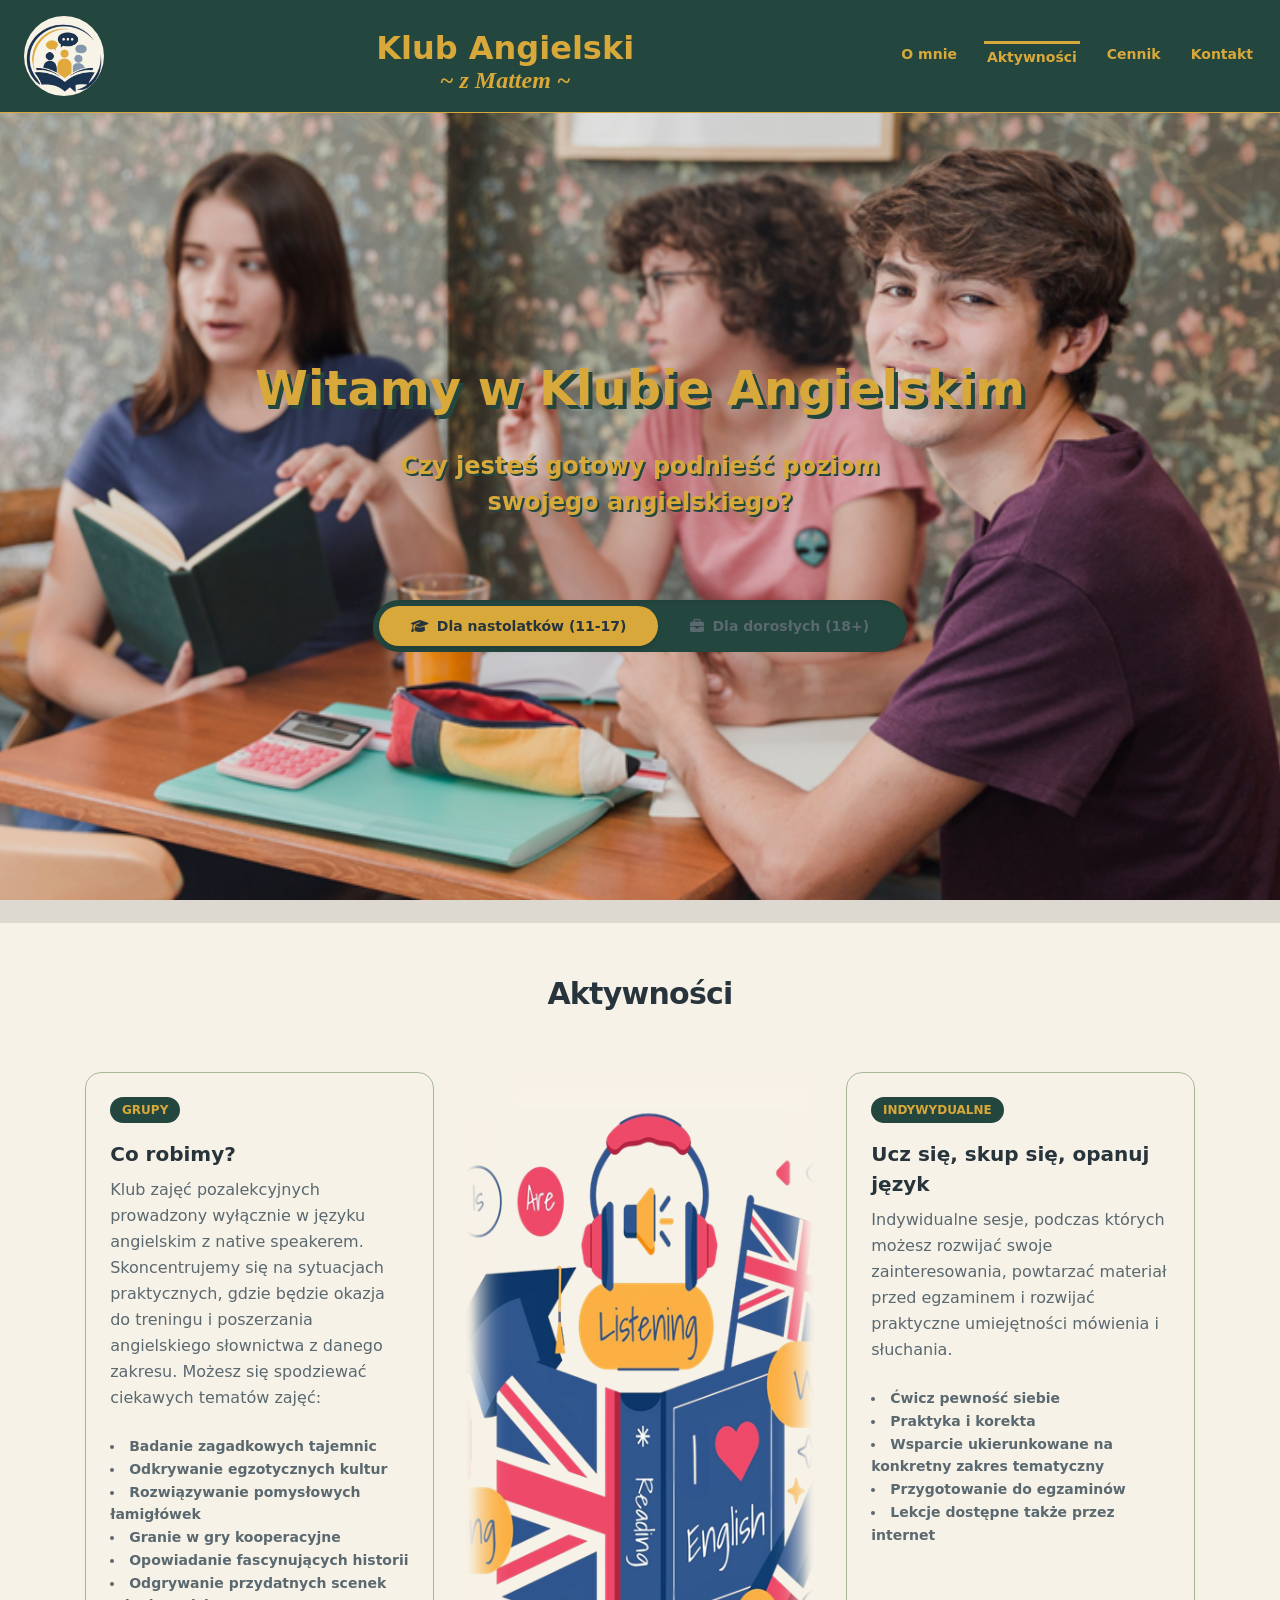
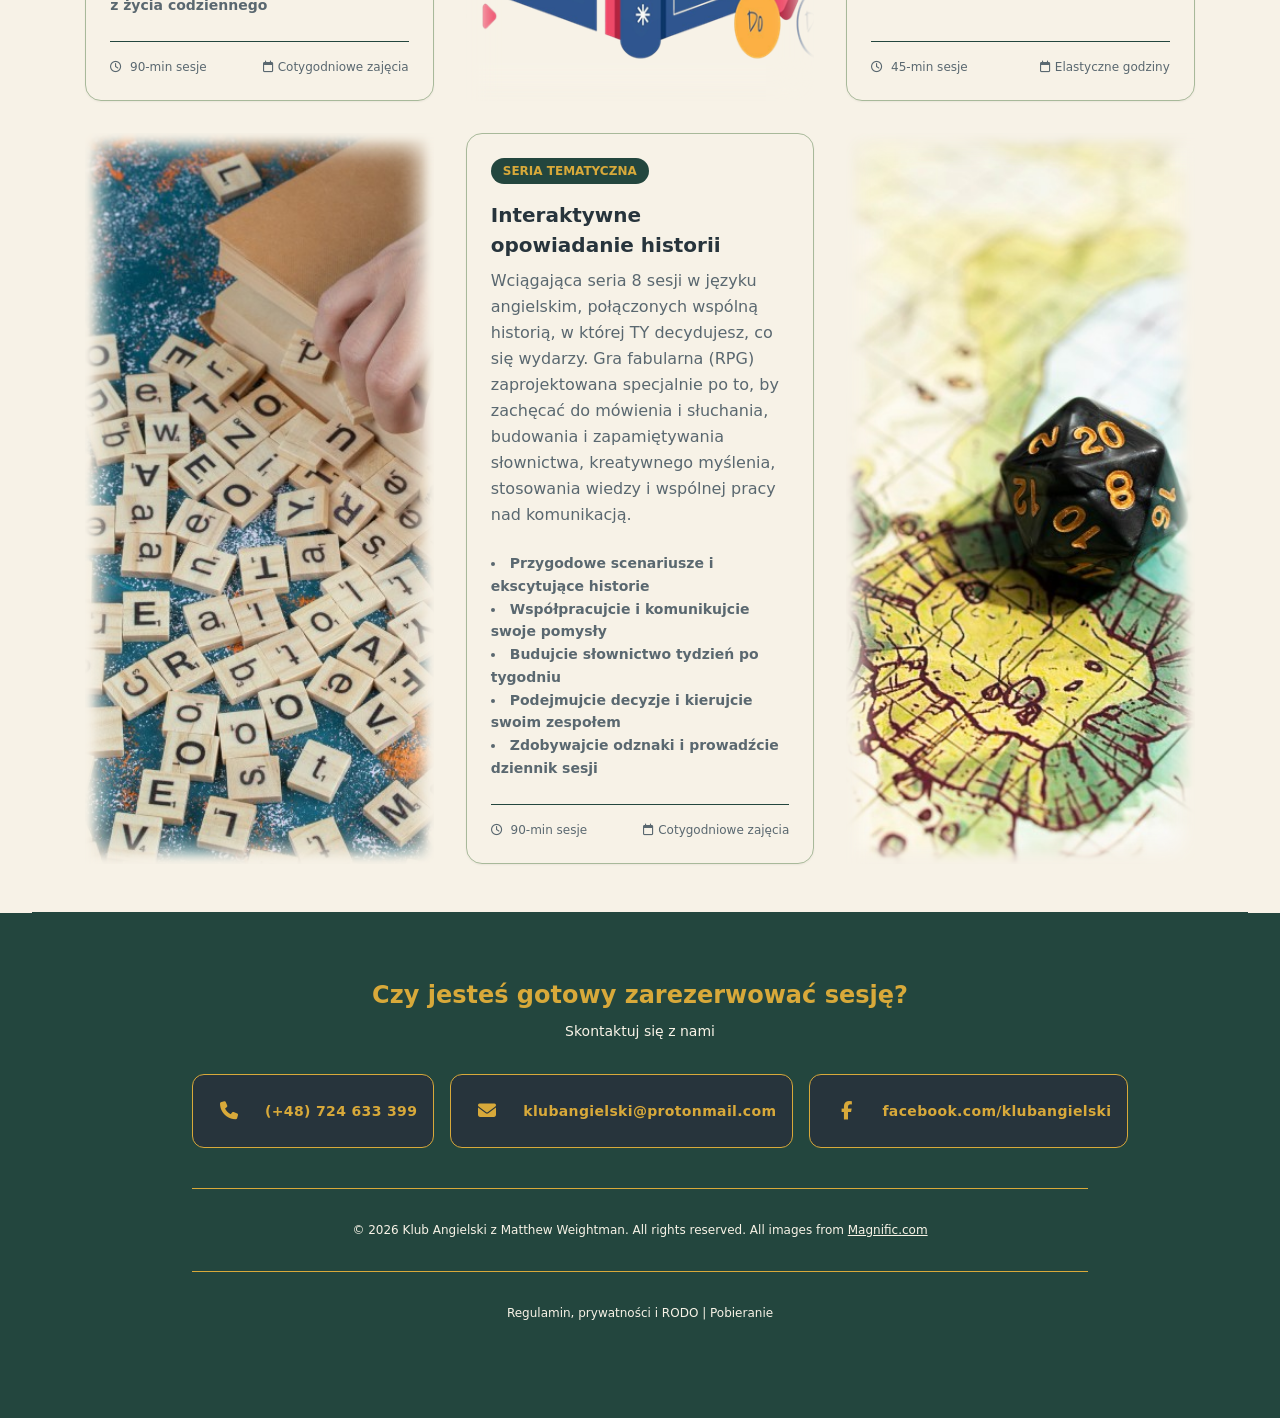
==== commit bd35da5d: "Add text" ====
--- a/index.html
+++ b/index.html
@@ -159,10 +159,12 @@
                         <li>Praktyka i korekta</li>
                         <li>Wsparcie ukierunkowane na konkretny zakres tematyczny</li>
                         <li>Przygotowanie do egzaminów</li>
+                        <li>Lekcje dostępne także przez internet</li>
                         <!-- <li>Build confidence</li>
                             <li>Practice and correction</li>
                             <li>Targeted subject support</li>
-                            <li>Explore special interests</li> -->
+                            <li>Explore special interests</li>
+                            <li>Lessons also available online</li> -->
                     </ul>
                     </p>
                 </div>
@@ -460,6 +462,9 @@
             if ($(a).height) {
                 $(a).show();
                 let offsetPx = 4 * parseFloat(getComputedStyle(document.documentElement).fontSize);
+                if (window.innerWidth < 640) {
+                    offsetPx = offsetPx*2;
+                }
                 let n = $(a).offset().top - offsetPx;
                 $([document.body, document.documentElement]).animate({
                     scrollTop: n
@@ -543,7 +548,7 @@
                 if (j >= heroSubArray.length) { j = 0 };
             }, 6000);
 
-            
+
         })
 
     </script>
--- a/styleSheet.css
+++ b/styleSheet.css
@@ -692,7 +692,7 @@
 @media (max-width: 640px) {
     .nav-menu {
         border-top: 1px solid var(--accent);
-        padding-top: 5px;
+        /* padding-top: 5px; */
     }
 
     .ka-logo {
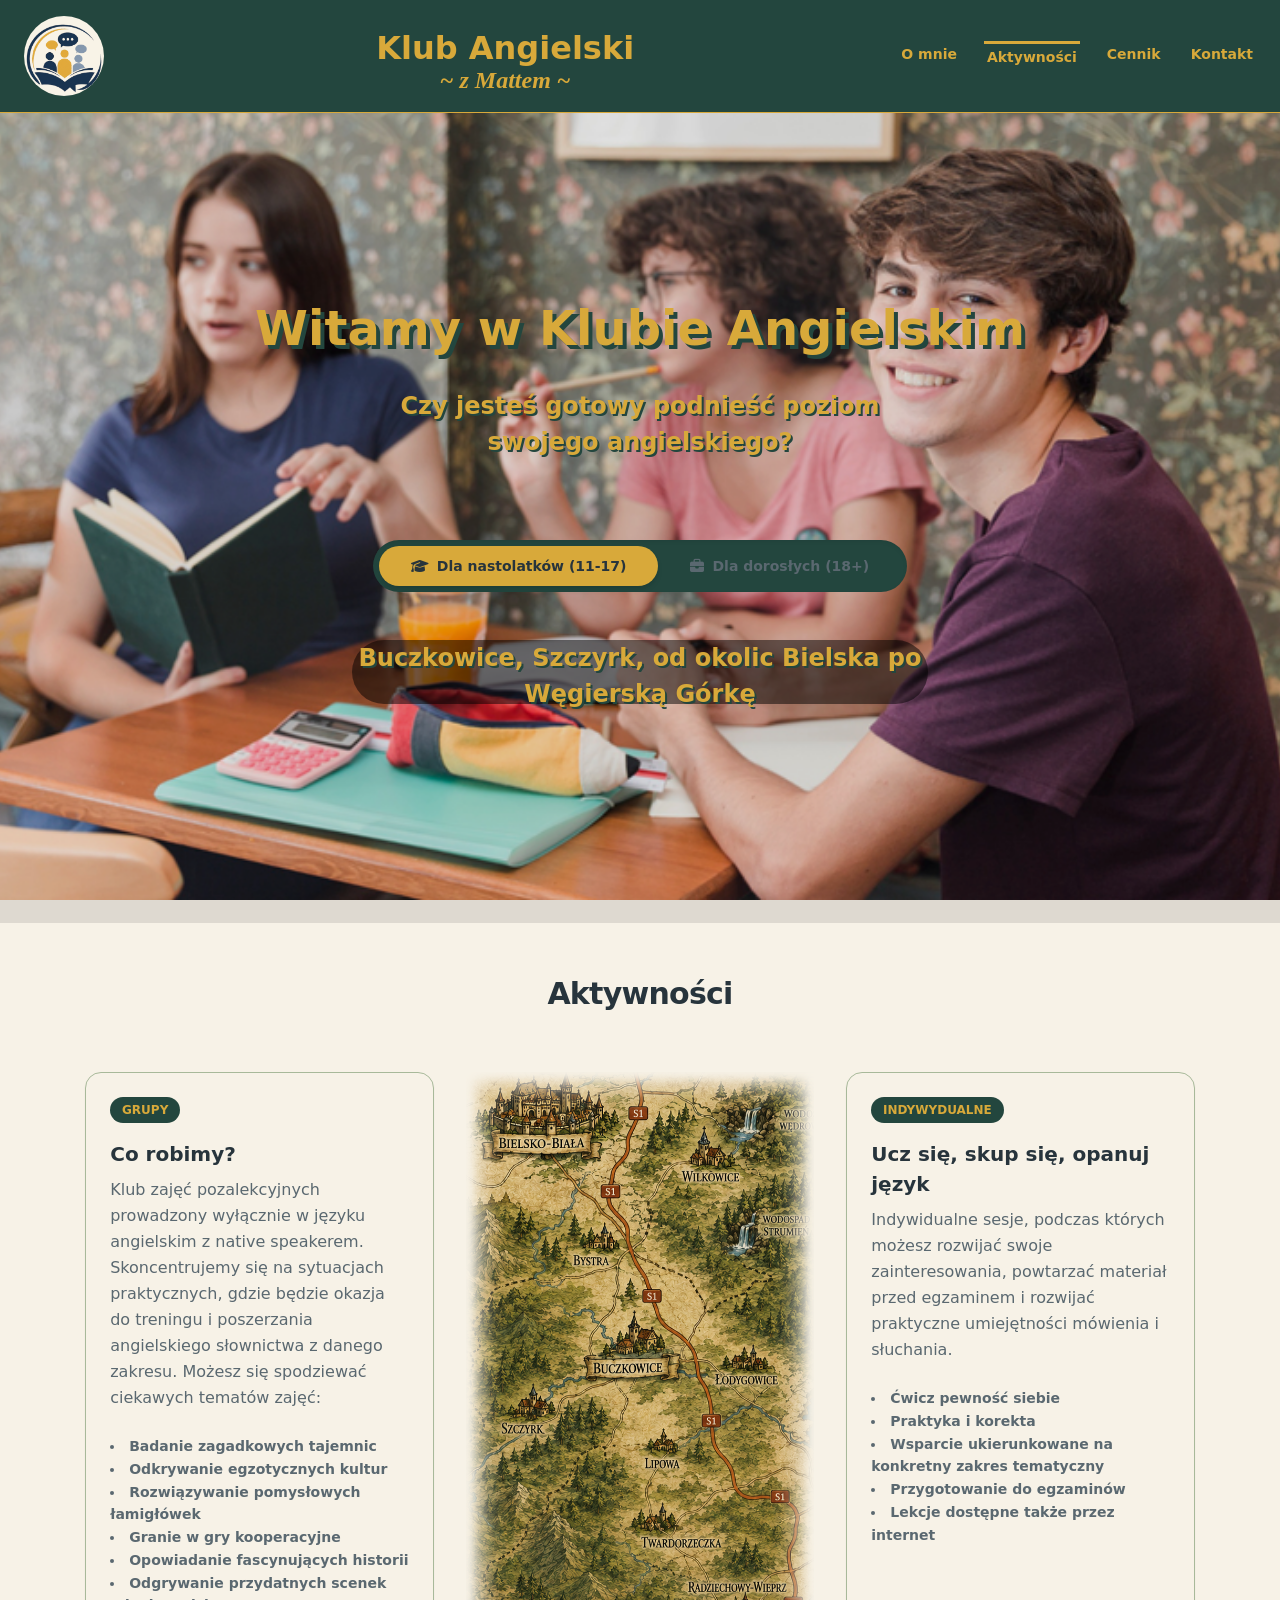
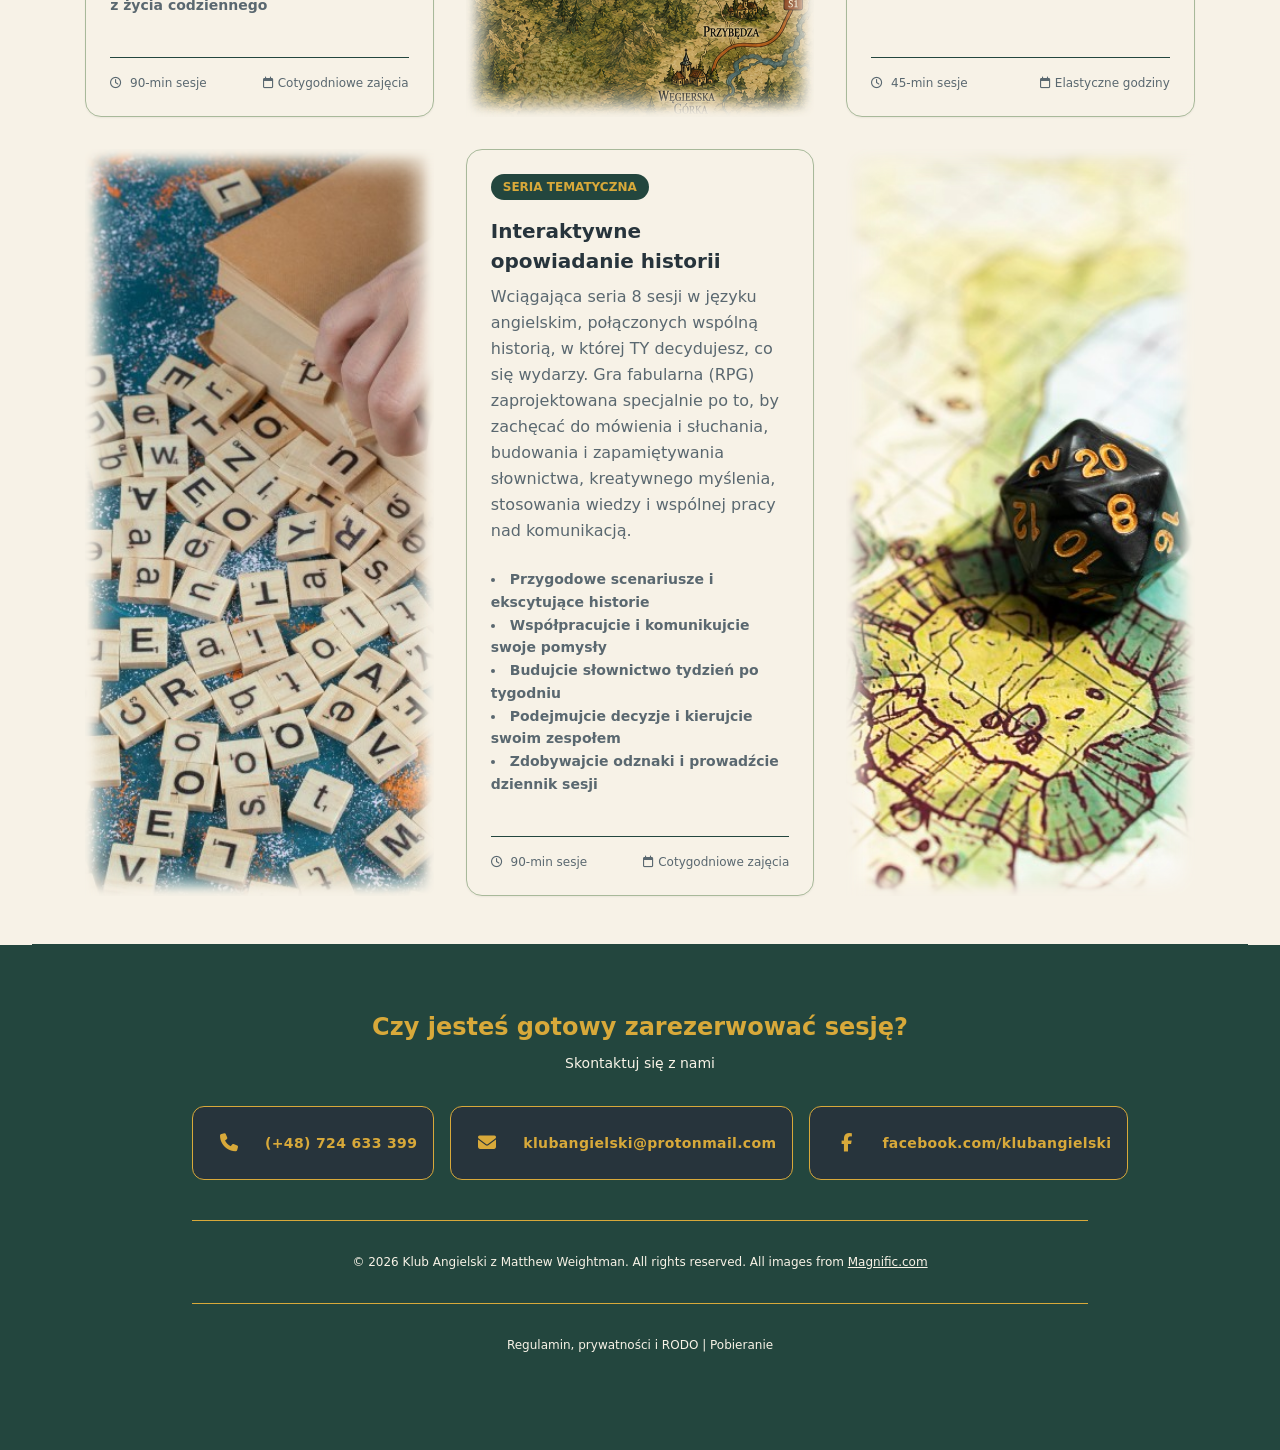
==== commit 9a37b181: "Edit adult page, add map and seervice area, clarify pricing" ====
--- a/index.html
+++ b/index.html
@@ -5,7 +5,7 @@
     <meta charset="UTF-8">
     <meta name="viewport" content="width=device-width, initial-scale=1.0">
     <link rel="shortcut icon" href="images/uk_flag.png">
-    <title>Klub Angielski | Native Speaker | Zabawa i Gry po angielsku</title>
+    <title>Klub Angielski | Native Speaker | Rozmowa, Zabawa i Gry po angielsku</title>
     <script src="https://ajax.googleapis.com/ajax/libs/jquery/3.5.1/jquery.min.js"></script>
     <link rel="stylesheet" href="https://cdnjs.cloudflare.com/ajax/libs/font-awesome/6.4.0/css/all.min.css">
     <link rel="stylesheet" href="styleSheet.css">
@@ -48,11 +48,17 @@
                     <i class="fa-solid fa-briefcase mr-2"></i>Dla dorosłych (18+)
                 </button>
             </div>
+
+            <p class="hero-subtitle" style="background-color: rgba(0, 0, 0, 0.5); border-radius: 9999px;">
+                Buczkowice, Szczyrk, od okolic Bielska po Węgierską Górkę
+            </p>
         </div>
     </section>
 
     <section id="about" class="main-content">
         <div class="card-grid">
+
+            <div class="card-image" style="background-image: url('images/map-service-area.png');"></div>
 
             <div class="card-item">
                 <h3 class="card-title">O&nbsp;mnie!</h3>
@@ -73,7 +79,7 @@
                     <!-- <p>Whilst passing exams might be the end destination, if the journey there is enjoyable, it makes it much easier to do!</p> -->
                 </div>
             </div>
-
+            
             <div class="card-image" style="background-image: url('images/card-icons.png');"></div>
 
             <div class="card-item">
@@ -100,6 +106,8 @@
                     <p id="card-int-back" class="btn-price" onclick="changeCardDisplay(0)">Wstecz</p> -->
                 </div>
             </div>
+
+
         </div>
 
 
@@ -145,7 +153,8 @@
                 </div>
             </div>
 
-            <div class="card-image" style="background-image: url('images/card-icons.png');"></div>
+            <div class="card-image" style="background-image: url('images/card-fantasty-map.png');"></div>
+
             <div class="card-item">
                 <div>
                     <span class="card-tag">Indywydualne</span>
@@ -221,10 +230,10 @@
                     <p class="card-desc">Accelerated learning pathways to acquire high-impact skills required to change
                         fields safely and cleanly.</p>
                 </div>
-                <div class="card-footer">
-                    <span><i class="fa-regular fa-clock mr-1"></i> 60-min sesje</span>
+                <!-- <div class="card-footer">
+                    <span><i class="fa-regular fa-clock mr-1"></i> 45-min sesje</span>
                     <span><i class="fa-regular fa-calendar mr-1"></i> Evenings Only</span>
-                </div>
+                </div> -->
             </div>
 
             <div class="card-image" style="background-image: url('images/card-books.jpg');"></div>
@@ -236,10 +245,10 @@
                     <p class="card-desc">Targeted micro-lessons on productivity tools, industry frameworks, and clear
                         communications for corporate settings.</p>
                 </div>
-                <div class="card-footer">
+                <!-- <div class="card-footer">
                     <span><i class="fa-regular fa-clock mr-1"></i> 45-min sesje</span>
                     <span><i class="fa-regular fa-calendar mr-1"></i> Custom Slots</span>
-                </div>
+                </div> -->
             </div>
 
             <div class="card-image" style="background-image: url('images/card-coffee.jpg');"></div>
@@ -251,10 +260,10 @@
                     <p class="card-desc">No pressure, no strict timelines. Revisit fundamental interests or discover new
                         passions on a stress-free track.</p>
                 </div>
-                <div class="card-footer">
-                    <span><i class="fa-regular fa-clock mr-1"></i> 90-min sesje</span>
-                    <span><i class="fa-regular fa-calendar mr-1"></i> Weekends</span>
-                </div>
+                <!-- <div class="card-footer">
+                    <span><i class="fa-regular fa-clock mr-1"></i> 45-min sesje</span>
+                    <span><i class="fa-regular fa-calendar mr-1"></i> Elastyczny godziny</span>
+                </div> -->
             </div>
 
             <div class="card-image" style="background-image: url('images/card-game.jpg');"></div>
@@ -280,20 +289,68 @@
                         <p class="price-card-sub">Najlepszy wybór, aby regularnie osiągać postępy za przystępną cenę</p>
                         <div class="price-amount-row">
                             <span class="price-amount">250zł</span>
-                            <span class="price-unit">za miesiąc</span>
+                            <span class="price-unit">za miesiąc (4 x 90-min)</span>
                         </div>
                         <p class="price-note">Cena wynosi 41 zł za godzinę!</p>
                         <ul class="price-features">
                             <li><i class="fa-solid fa-check text-500 mr-2"></i> Tylko w&nbsp;trakcie roku szkolnego</li>
                             <li><i class="fa-solid fa-check text-500 mr-2"></i> Zróżnicowane zajęcia w&nbsp;każdym
-                                tygodniu
-                            </li>
+                                tygodniu</li>
                             <li><i class="fa-solid fa-check text-500 mr-2"></i> Małe grupy: do 8 os.</li>
                         </ul>
                     </div>
                     <a href="#contact" class="btn-price btn-price">Spotkajmy się</a>
                 </div>
 
+                <div class="price-card">
+                    <div>
+                        <h4 class="price-card-title">Indywydualnie</h4>
+                        <p class="price-card-sub">Idealne dla indywidualnych potrzeb i celów</p>
+                        <div class="price-amount-row">
+                            <span class="price-amount">75zł</span>
+                            <span class="price-unit">za lekcję (45-min)</span>
+                        </div>
+                        <ul class="price-features">
+                            <li><i class="fa-solid fa-check text-500 mr-2"></i> Indywidualne zajęcia z&nbsp;native
+                                speakerem
+                            </li>
+                            <li><i class="fa-solid fa-check text-500 mr-2"></i> Zapraszamy na każdym poziomie
+                                angielskiego</li>
+                            <li><i class="fa-solid fa-check text-500 mr-2"></i> Elastyczne godziny pracy</li>
+                        </ul>
+                    </div>
+                    <a href="#contact" class="btn-price">Skontaktuj się</a>
+                </div>
+
+                <div class="price-card">
+                    <div>
+                        <h4 class="price-card-title">Seria Tematyczna</h4>
+                        <p class="price-card-sub">Świetna opcja do budowania umiejętności komunikacji dla młodzieży
+                            zainteresowanej grami</p>
+                        <div class="price-amount-row">
+                            <span class="price-amount">700zł</span>
+                            <span class="price-unit">za serię (8 x 90-min)</span>
+                        </div>
+                        <p class="price-note">Cena wynosi 58 zł za godzinę!</p>
+                        <ul class="price-features">
+                            <li><i class="fa-solid fa-check text-500 mr-2"></i> Wszystkie materiały w&nbsp;zestawie</li>
+                            <!-- <li><i class="fa-solid fa-check text-500 mr-2"></i> </li> -->
+                            <li><i class="fa-solid fa-check text-500 mr-2"></i> Małe grupy: do 6 os.</li>
+                        </ul>
+                    </div>
+                    <a href="#contact" class="btn-price">Dołącz do przygody</a>
+                </div>
+            </div>
+        </div>
+
+        <!-- ADULT SECTION PRICING -->
+        <div id="adult-pricing-section" class="pricing-container hidden">
+            <div class="pricing-header">
+                <h2 class="pricing-title">Simple, Transparent Pricing</h2>
+                <p class="pricing-subtitle">Pick the tier that fits your pacing schedule.</p>
+            </div>
+
+            <div class="pricing-grid">
                 <div class="price-card">
                     <div>
                         <h4 class="price-card-title">Indywydualnie</h4>
@@ -308,59 +365,14 @@
                             </li>
                             <li><i class="fa-solid fa-check text-500 mr-2"></i> Zapraszamy na każdym poziomie
                                 angielskiego</li>
-                            <li><i class="fa-solid fa-check text-500 mr-2"></i> Elastyczne godziny pracy</li>
+                            <li><i class="fa-solid fa-check text-500 mr-2"></i>Lekcje dostępne także przez internet</li>
                         </ul>
                     </div>
-                    <a href="#contact" class="btn-price">Skontaktuj się</a>
-                </div>
-
-                <div class="price-card">
-                    <div>
-                        <h4 class="price-card-title">Seria Tematyczna</h4>
-                        <p class="price-card-sub">Świetna opcja do budowania umiejętności komunikacji dla młodzieży
-                            zainteresowanej grami</p>
-                        <div class="price-amount-row">
-                            <span class="price-amount">700zł</span>
-                            <span class="price-unit">za serię (8 sesji)</span>
-                        </div>
-                        <p class="price-note">Cena wynosi 58 zł za godzinę!</p>
-                        <ul class="price-features">
-                            <li><i class="fa-solid fa-check text-500 mr-2"></i> Wszystkie materiały w&nbsp;zestawie</li>
-                            <!-- <li><i class="fa-solid fa-check text-500 mr-2"></i> </li> -->
-                            <li><i class="fa-solid fa-check text-500 mr-2"></i> Małe grupy: do 6 os.</li>
-                        </ul>
-                    </div>
-                    <a href="#contact" class="btn-price">Dołącz do przygody</a>
-                </div>
-            </div>
-        </div>
-
-        <!-- ADULT SECTION PRICING -->
-        <div id="adult-pricing-section" class="pricing-container hidden">
-            <div class="pricing-header">
-                <h2 class="pricing-title">Simple, Transparent Pricing</h2>
-                <p class="pricing-subtitle">Pick the tier that fits your pacing schedule.</p>
-            </div>
-
-            <div class="pricing-grid">
-                <div class="price-card">
-                    <div>
-                        <h4 class="price-card-title">Indywydualnie</h4>
-                        <p class="price-card-sub">Perfect for relaxed check-ins or detailed deep-dives</p>
-                        <div class="price-amount-row">
-                            <span class="price-amount">75zł</span>
-                            <span class="price-unit">za lekcję</span>
-                        </div>
-                        <ul class="price-features">
-                            <li><i class="fa-solid fa-check text-500 mr-2"></i> Indywidualne zajęcia z&nbsp;native
-                                speakerem
-                            </li>
-                            <li><i class="fa-solid fa-check text-500 mr-2"></i> Zapraszamy na każdym poziomie
-                                angielskiego</li>
-                            <li><i class="fa-solid fa-check text-500 mr-2"></i> Elastyczne godziny pracy</li>
-                        </ul>
-                    </div>
                     <a href="#contact" class="btn-price">Get Started</a>
+                    <div class="card-footer" style="border-top: 0px;">
+                        <span><i class="fa-regular fa-clock mr-1"></i> 45-min sesje</span>
+                        <span><i class="fa-regular fa-calendar mr-1"></i>Elastyczne godziny</span>
+                    </div>
                 </div>
 
                 <!-- <div class="price-card">
@@ -463,7 +475,7 @@
                 $(a).show();
                 let offsetPx = 4 * parseFloat(getComputedStyle(document.documentElement).fontSize);
                 if (window.innerWidth < 640) {
-                    offsetPx = offsetPx*2;
+                    offsetPx = offsetPx * 2;
                 }
                 let n = $(a).offset().top - offsetPx;
                 $([document.body, document.documentElement]).animate({
--- a/styleSheet.css
+++ b/styleSheet.css
@@ -376,6 +376,7 @@
 
 .card-footer {
     border-top: 1px solid var(--primary);
+    margin-top: 1rem;
     padding-top: 1rem;
     display: flex;
     justify-content: space-between;
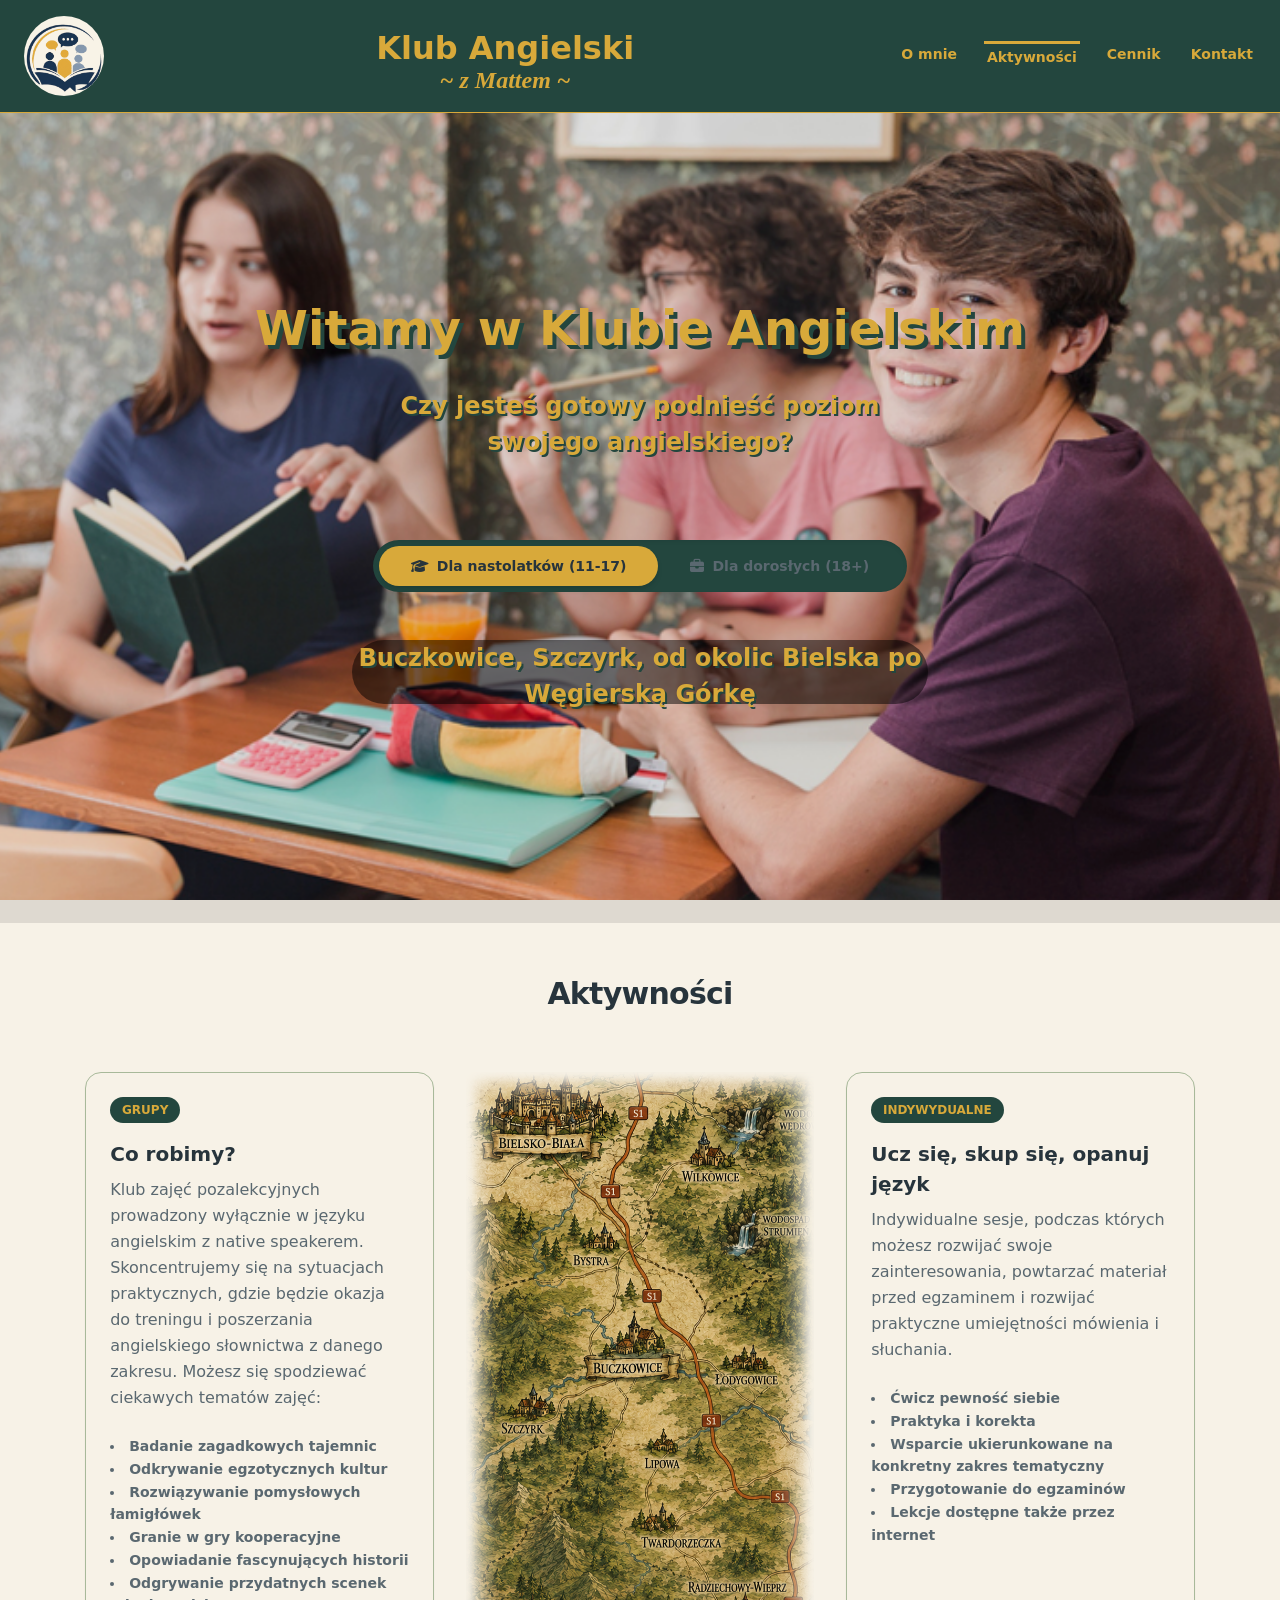
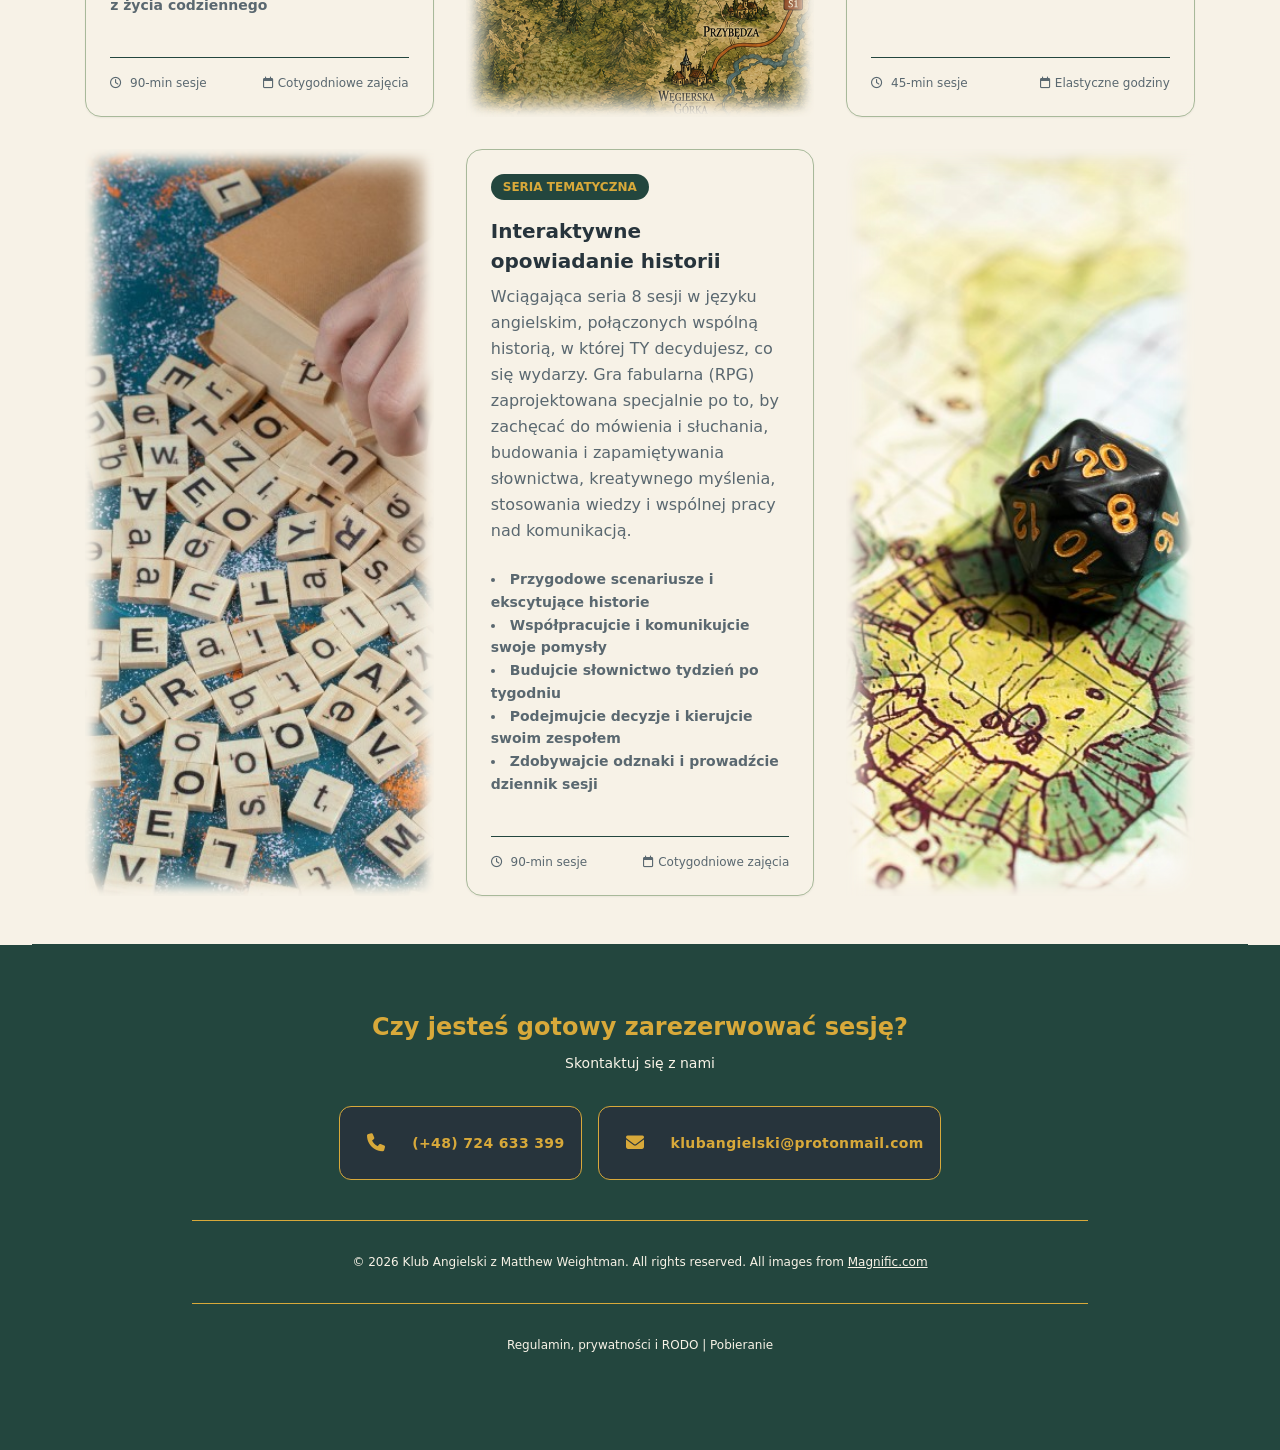
==== commit 39822d5c: "Upload regulamin, umowa, formularz i zgody. Add cardsa nd links to pobieranie" ====
--- a/index.html
+++ b/index.html
@@ -57,8 +57,6 @@
 
     <section id="about" class="main-content">
         <div class="card-grid">
-
-            <div class="card-image" style="background-image: url('images/map-service-area.png');"></div>
 
             <div class="card-item">
                 <h3 class="card-title">O&nbsp;mnie!</h3>
@@ -286,17 +284,18 @@
                     <!-- <span class="price-badge">Most Popular</span> -->
                     <div>
                         <h4 class="price-card-title">Grupowo</h4>
-                        <p class="price-card-sub">Najlepszy wybór, aby regularnie osiągać postępy za przystępną cenę</p>
+                        <p class="price-card-sub">Najlepszy sposób na wzmocnienie pewności siebie poprzez różnorodne zajęcia organizowane co tydzień (90-min sesje)<!--Najlepszy wybór, aby regularnie osiągać postępy za przystępną cenę--></p>
                         <div class="price-amount-row">
                             <span class="price-amount">250zł</span>
-                            <span class="price-unit">za miesiąc (4 x 90-min)</span>
+                            <span class="price-unit">za miesiąc</span>
                         </div>
-                        <p class="price-note">Cena wynosi 41 zł za godzinę!</p>
+                        <p class="price-note">Cena wynosi od 41 zł za godzinę!</p>
                         <ul class="price-features">
-                            <li><i class="fa-solid fa-check text-500 mr-2"></i> Tylko w&nbsp;trakcie roku szkolnego</li>
-                            <li><i class="fa-solid fa-check text-500 mr-2"></i> Zróżnicowane zajęcia w&nbsp;każdym
+                            <li><i class="fa-solid fa-check text-500 mr-2"></i>Tylko w&nbsp;trakcie roku szkolnego</li>
+                            <li><i class="fa-solid fa-check text-500 mr-2"></i>Zróżnicowane zajęcia w&nbsp;każdym
                                 tygodniu</li>
-                            <li><i class="fa-solid fa-check text-500 mr-2"></i> Małe grupy: do 8 os.</li>
+                            <li><i class="fa-solid fa-check text-500 mr-2"></i>Elastyczna rejestracja</li>
+                            <li><i class="fa-solid fa-check text-500 mr-2"></i>Małe grupy: do 8 os.</li>
                         </ul>
                     </div>
                     <a href="#contact" class="btn-price btn-price">Spotkajmy się</a>
@@ -333,9 +332,9 @@
                         </div>
                         <p class="price-note">Cena wynosi 58 zł za godzinę!</p>
                         <ul class="price-features">
-                            <li><i class="fa-solid fa-check text-500 mr-2"></i> Wszystkie materiały w&nbsp;zestawie</li>
-                            <!-- <li><i class="fa-solid fa-check text-500 mr-2"></i> </li> -->
-                            <li><i class="fa-solid fa-check text-500 mr-2"></i> Małe grupy: do 6 os.</li>
+                            <li><i class="fa-solid fa-check text-500 mr-2"></i>Wszystkie materiały w&nbsp;zestawie</li>
+                            <li><i class="fa-solid fa-check text-500 mr-2"></i>Grupa pozostaje razem przez całą 8-tygodniową przygodę</li>
+                            <li><i class="fa-solid fa-check text-500 mr-2"></i>Małe grupy: do 6 os.</li>
                         </ul>
                     </div>
                     <a href="#contact" class="btn-price">Dołącz do przygody</a>
@@ -442,15 +441,15 @@
                     </div>
                 </a>
                 <!-- SOCIAL -->
-                <a href="https://www.facebook.com/profile.php?id=61588768049667" target="_blank" class="contact-card">
+                <!-- <a href="https://www.facebook.com/profile.php?id=61588768049667" target="_blank" class="contact-card">
                     <div class="contact-icon">
                         <i class="fa-brands fa-facebook-f"></i>
                     </div>
                     <div>
-                        <!-- <span class="contact-label">Media społecznościowe</span> -->
+                        <span class="contact-label">Media społecznościowe</span>
                         <span class="contact-value">facebook.com/klubangielski</span>
                     </div>
-                </a>
+                </a> -->
             </div>
 
             <div class="footer-copyright">
--- a/styleSheet.css
+++ b/styleSheet.css
@@ -568,7 +568,9 @@
 }
 
 .footer-grid {
-    display: grid;
+    display: flex;
+    flex-wrap: wrap;
+    justify-content: center;
     grid-template-columns: 1fr;
     gap: 1rem;
     margin-bottom: 2.5rem;
